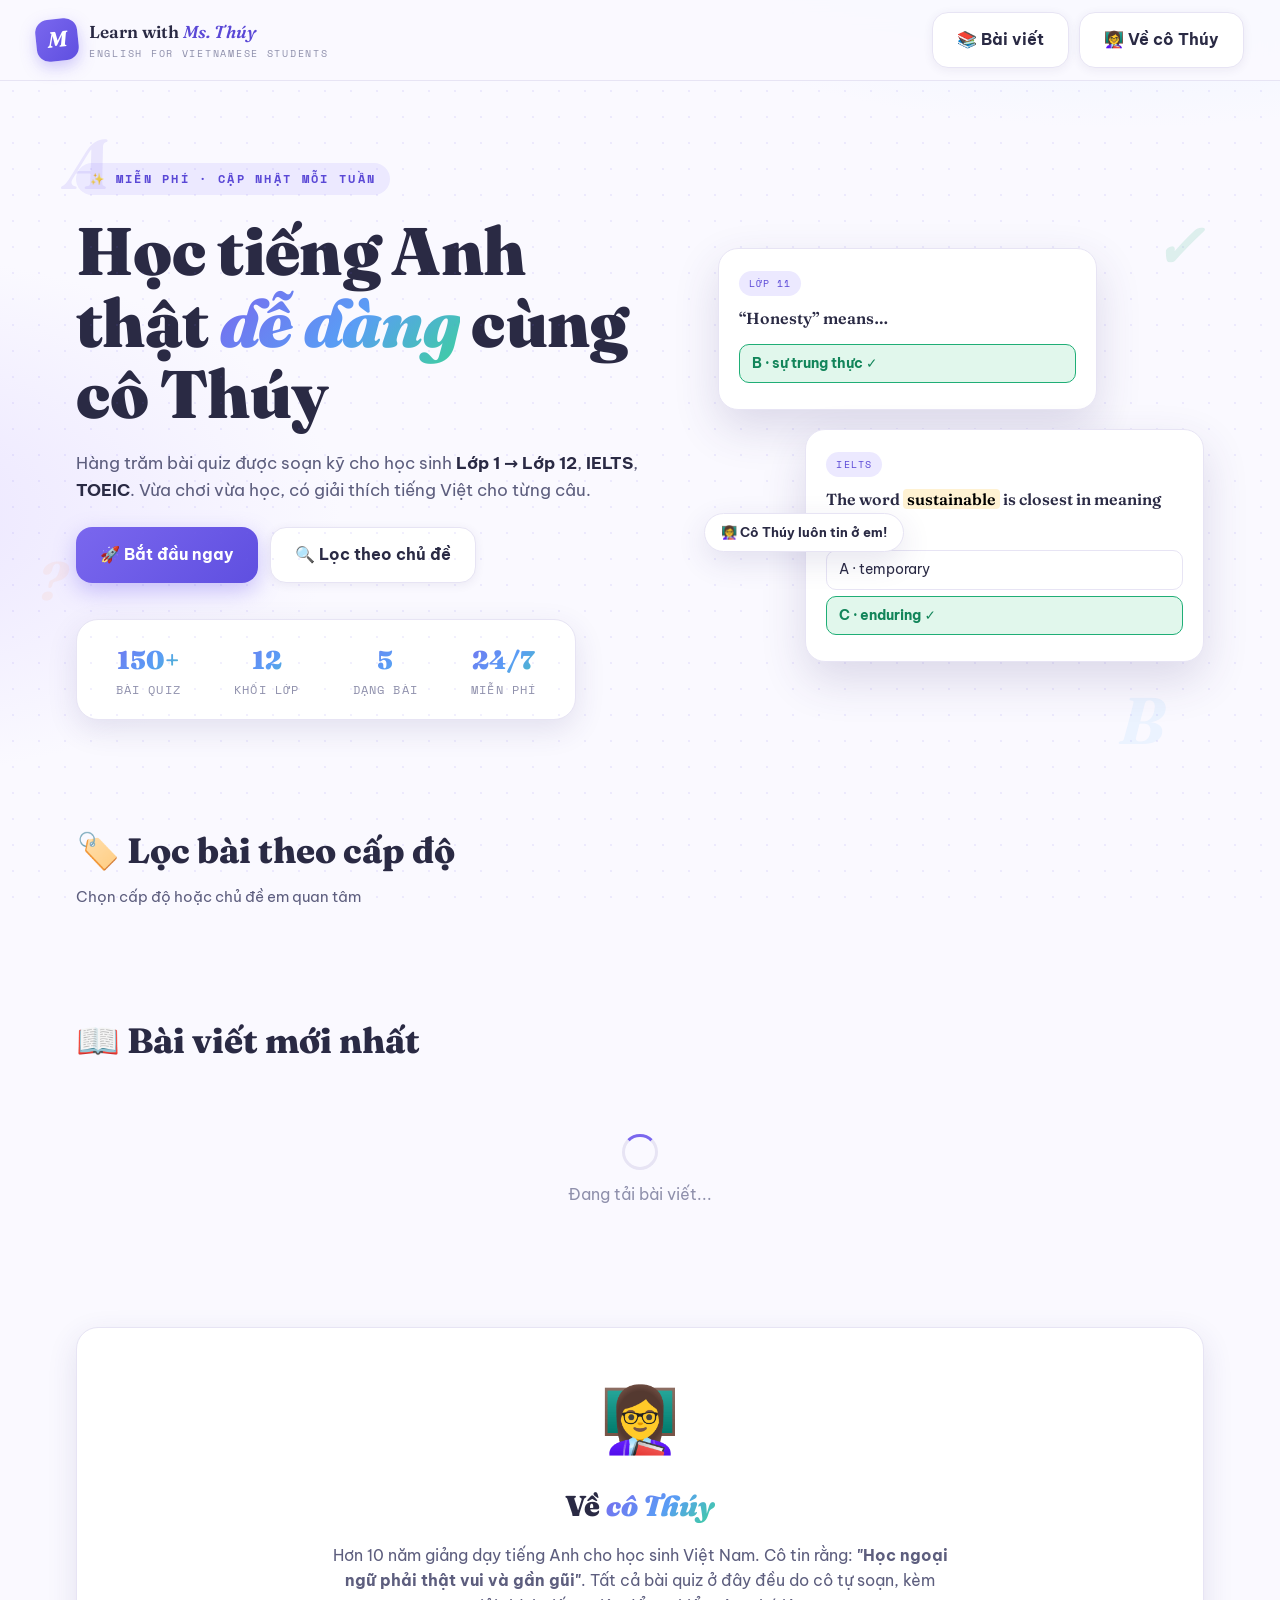
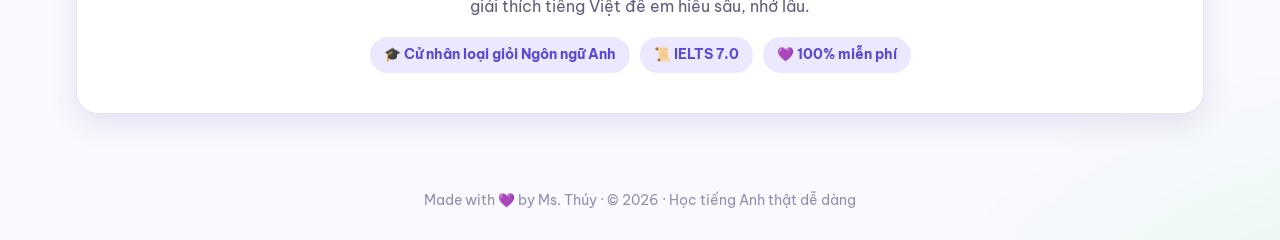
==== index.html @ af93cab2 "Update index.html" ====
<!DOCTYPE html>
<html lang="vi">
<head>
<meta charset="UTF-8">
<meta name="viewport" content="width=device-width, initial-scale=1">
<title>Learn with Ms. Thúy · Home</title>
<link rel="icon" href="data:image/svg+xml,<svg xmlns='http://www.w3.org/2000/svg' viewBox='0 0 100 100'><text y='.9em' font-size='90'>📚</text></svg>">
<link rel="preconnect" href="https://fonts.googleapis.com">
<link rel="preconnect" href="https://fonts.gstatic.com" crossorigin>
<link href="https://fonts.googleapis.com/css2?family=Fraunces:ital,opsz,wght@0,9..144,500..900;1,9..144,500..900&family=Be+Vietnam+Pro:ital,wght@0,400;0,500;0,600;0,700;0,800;1,400&family=Space+Mono:wght@400;700&display=swap" rel="stylesheet">
<link rel="stylesheet" href="styles.css">
</head>
<body class="home">
  <div class="bg-dots"></div>
  <span class="floaty" style="top:12%;left:5%;font-size:70px;color:var(--primary);--d:11s;--r:-8deg">A</span>
  <span class="floaty" style="top:60%;left:3%;font-size:52px;color:var(--peach);--d:14s;--r:6deg">?</span>
  <span class="floaty" style="top:22%;right:6%;font-size:60px;color:var(--green);--d:12s;--r:10deg">✓</span>
  <span class="floaty" style="bottom:14%;right:9%;font-size:66px;color:var(--sky);--d:10s;--r:-6deg">B</span>

  <header class="topbar">
    <a href="index.html" class="brand">
      <span class="brand-badge">M</span>
      <div>
        <span class="brand-name">Learn with <em>Ms. Thúy</em></span>
        <span class="brand-sub">English for Vietnamese Students</span>
      </div>
    </a>
    <nav class="nav">
      <a href="#articles" class="btn btn-ghost">📚 Bài viết</a>
      <a href="#about" class="btn btn-ghost">👩‍🏫 Về cô Thúy</a>
    </nav>
  </header>

  <!-- HERO -->
  <section class="hero">
    <div class="hero-inner">
      <span class="eyebrow">✨ Miễn phí · Cập nhật mỗi tuần</span>
      <h1 class="display">Học tiếng Anh<br>thật <em>dễ dàng</em> cùng cô Thúy</h1>
      <p class="lede">Hàng trăm bài quiz được soạn kỹ cho học sinh <b>Lớp 1 → Lớp 12</b>, <b>IELTS</b>, <b>TOEIC</b>. Vừa chơi vừa học, có giải thích tiếng Việt cho từng câu.</p>
      <div class="hero-ctas">
        <a href="#articles" class="btn btn-primary">🚀 Bắt đầu ngay</a>
        <a href="#tags" class="btn btn-ghost">🔍 Lọc theo chủ đề</a>
      </div>
      <div class="hero-stats">
        <div class="stat"><b>150+</b><span>bài quiz</span></div>
        <div class="stat"><b>12</b><span>khối lớp</span></div>
        <div class="stat"><b>5</b><span>dạng bài</span></div>
        <div class="stat"><b>24/7</b><span>miễn phí</span></div>
      </div>
    </div>
    <div class="hero-art">
      <div class="hero-card hc-1">
        <div class="mini-tag">Lớp 11</div>
        <div class="mini-q">“Honesty” means…</div>
        <div class="mini-row picked">B · sự trung thực ✓</div>
      </div>
      <div class="hero-card hc-2">
        <div class="mini-tag">IELTS</div>
        <div class="mini-q">The word <mark>sustainable</mark> is closest in meaning to...</div>
        <div class="mini-row">A · temporary</div>
        <div class="mini-row picked">C · enduring ✓</div>
      </div>
      <div class="hero-chip">👩‍🏫 Cô Thúy luôn tin ở em!</div>
    </div>
  </section>

  <!-- TAG FILTER -->
  <section class="filter-section" id="tags">
    <div class="section-head">
      <h2 class="h2">🏷️ Lọc bài theo cấp độ</h2>
      <p class="muted">Chọn cấp độ hoặc chủ đề em quan tâm</p>
    </div>
    <div class="tag-row" id="tagRow"></div>
  </section>

  <!-- ARTICLES -->
  <section class="articles" id="articles">
    <div class="section-head">
      <h2 class="h2">📖 Bài viết mới nhất</h2>
      <p class="muted" id="articleCount"></p>
    </div>
    <div class="article-grid" id="articleGrid"></div>
  </section>

  <!-- ABOUT -->
  <section class="about" id="about">
    <div class="about-card">
      <div class="about-avatar">👩‍🏫</div>
      <h2>Về <em>cô Thúy</em></h2>
      <p>Hơn 10 năm giảng dạy tiếng Anh cho học sinh Việt Nam. Cô tin rằng: <b>"Học ngoại ngữ phải thật vui và gần gũi"</b>. Tất cả bài quiz ở đây đều do cô tự soạn, kèm giải thích tiếng Việt để em hiểu sâu, nhớ lâu.</p>
      <div class="about-chips">
        <span class="chip">🎓 Cử nhân loại giỏi Ngôn ngữ Anh</span>
        <span class="chip">📜 IELTS 7.0</span>
        <span class="chip">💜 100% miễn phí</span>
      </div>
    </div>
  </section>

  <footer class="foot">
    Made with 💜 by Ms. Thúy · © 2026 · Học tiếng Anh thật dễ dàng
  </footer>

  <!-- CHỈ LOAD app.js MỘT LẦN, KHÔNG CÓ data.js -->
  
  <script>
    /* ============================================================
       TRANG CHỦ — load articles.json (metadata) từ thư mục data/
       ============================================================ */
    const $ = s => document.querySelector(s);

    async function initHome(){
      const grid = document.getElementById('articleGrid');
      const tagRow = document.getElementById('tagRow');
      const countEl = document.getElementById('articleCount');

      grid.innerHTML = '<div class="loading-row" style="grid-column:1/-1;text-align:center;padding:40px;color:var(--ink-faint)"><div class="spinner"></div><p style="margin-top:12px">Đang tải bài viết...</p></div>';

      let posts = [];
      try {
        // SỬA ĐƯỜNG DẪN: giữ cấu trúc data/
        const res = await fetch('data/articles.json');
        if(!res.ok) throw new Error('HTTP ' + res.status);
        posts = await res.json();
      } catch(e) {
        grid.innerHTML = '<div style="grid-column:1/-1;text-align:center;padding:40px;color:var(--red-deep);background:var(--red-soft);border-radius:16px">❌ Không tải được dữ liệu: ' + e.message + '</div>';
        return;
      }

      const allTags = Array.from(new Set(posts.flatMap(p => p.tags))).sort();
      tagRow.innerHTML = '<button class="tag-btn active" data-tag="__all__">🌟 Tất cả</button>' +
        allTags.map(t => '<button class="tag-btn" data-tag="' + esc(t) + '">' + esc(t) + '</button>').join('');

      function renderArticles(filter = '__all__') {
        const list = filter === '__all__' ? posts : posts.filter(p => p.tags.includes(filter));
        countEl.textContent = list.length + ' bài viết';
        grid.innerHTML = '';
        if (!list.length) {
          grid.innerHTML = '<p class="muted" style="grid-column:1/-1;text-align:center;padding:40px">Không có bài nào với tag này.</p>';
          return;
        }
        list.forEach(p => {
          const card = document.createElement('a');
          card.className = 'article-card';
          card.href = 'post.html?id=' + encodeURIComponent(p.id);
          card.innerHTML =
            '<div class="card-cover" style="background:' + p.gradient + '">' +
              '<span class="cover-emoji">' + p.cover + '</span>' +
              (p.featured ? '<span class="card-badge">⭐ Nổi bật</span>' : '') +
              '<span class="card-duration">⏱️ ' + esc(p.duration) + '</span>' +
            '</div>' +
            '<div class="card-body">' +
              '<div class="card-tags">' + p.tags.map(t => '<span class="tag-mini">' + esc(t) + '</span>').join('') + '</div>' +
              '<h3 class="card-title">' + esc(p.title) + '</h3>' +
              '<p class="card-desc">' + esc(p.description) + '</p>' +
              '<div class="card-meta">' +
                '<span>📝 ' + p.questionCount + ' câu</span>' +
                '<span>·</span>' +
                '<span class="read-more">Bắt đầu →</span>' +
              '</div>' +
            '</div>';
          grid.appendChild(card);
        });
      }

      tagRow.addEventListener('click', e => {
        const btn = e.target.closest('.tag-btn');
        if (!btn) return;
        tagRow.querySelectorAll('.tag-btn').forEach(b => b.classList.remove('active'));
        btn.classList.add('active');
        renderArticles(btn.dataset.tag);
      });

      renderArticles();
    }

    initHome();
  </script>
</body>
</html>
---- styles.css ----
/* ============================================================
   Learn with Ms. Thúy — Shared Styles
   ============================================================ */
:root{
  --ink:#2a2a44; --ink-soft:#5d5e7e; --ink-faint:#8f90ac;
  --paper:#faf9ff; --card:#ffffff; --border:#e7e4f4;
  --primary:#7a67ee; --primary-deep:#5a48d6; --primary-soft:#ece9ff;
  --green:#1fae76; --green-deep:#12855a; --green-soft:#e1f7ec;
  --red:#ef5d6f; --red-deep:#d23a52; --red-soft:#fdeaee;
  --sun:#ffb62e; --sun-soft:#fff2d3;
  --peach:#ffb28f; --sky:#8ecdfd;
  --grad-main:linear-gradient(135deg,#7a67ee,#5a9df5 55%,#3ecfa0);
  --grad-btn:linear-gradient(135deg,#7a67ee,#5f4fe0);
  --font-display:'Fraunces',Georgia,serif;
  --font-body:'Be Vietnam Pro',system-ui,sans-serif;
  --font-mono:'Space Mono',monospace;
  --shadow-sm:0 2px 10px rgba(60,50,120,.08);
  --shadow-md:0 10px 30px rgba(60,50,120,.12);
  --shadow-lg:0 18px 45px rgba(60,50,120,.16);
  --r-lg:22px; --r-md:16px; --r-sm:12px;
}
*{margin:0;padding:0;box-sizing:border-box}
html{scroll-behavior:smooth}
body{
  font-family:var(--font-body); color:var(--ink);
  background:
    radial-gradient(1100px 520px at 88% -10%, #ddefff 0%, transparent 60%),
    radial-gradient(900px 480px at -12% 28%, #eae4ff 0%, transparent 55%),
    radial-gradient(900px 620px at 108% 108%, #e0f7ec 0%, transparent 55%),
    var(--paper);
  min-height:100vh; line-height:1.6;
  -webkit-font-smoothing:antialiased;
}
::selection{background:var(--primary-soft)}
.sr-only{position:absolute;width:1px;height:1px;overflow:hidden;clip:rect(0 0 0 0)}

.bg-dots{position:fixed;inset:0;pointer-events:none;z-index:0;
  background-image:radial-gradient(rgba(122,103,238,.10) 1.2px, transparent 1.4px);
  background-size:26px 26px;}
.floaty{position:fixed;z-index:0;pointer-events:none;user-select:none;
  font-family:var(--font-display);font-style:italic;font-weight:700;
  opacity:.13;animation:drift var(--d,12s) ease-in-out infinite alternate;}
@keyframes drift{from{transform:translateY(-14px) rotate(var(--r,-6deg))}
                 to{transform:translateY(14px) rotate(calc(var(--r,-6deg) * -1))}}
@media(max-width:720px){.floaty:nth-of-type(n+4){display:none}}

#confettiCanvas{position:fixed;inset:0;pointer-events:none;z-index:120}

/* HEADER */
.topbar{position:sticky;top:0;z-index:50;display:flex;align-items:center;
  justify-content:space-between;padding:12px clamp(16px,4vw,36px);
  background:rgba(250,249,255,.92);backdrop-filter:blur(12px);
  border-bottom:1px solid var(--border);}
.brand{display:flex;align-items:center;gap:11px;text-decoration:none;color:var(--ink)}
.brand-badge{width:42px;height:42px;border-radius:13px;background:var(--grad-btn);
  display:grid;place-items:center;color:#fff;font-family:var(--font-display);
  font-style:italic;font-weight:700;font-size:22px;transform:rotate(-6deg);
  box-shadow:0 6px 16px rgba(122,103,238,.35);transition:transform .3s}
.brand:hover .brand-badge{transform:rotate(6deg) scale(1.06)}
.brand-name{font-family:var(--font-display);font-weight:600;font-size:1.08rem}
.brand-name em{font-style:italic;color:var(--primary-deep)}
.brand-sub{display:block;font-family:var(--font-mono);font-size:.6rem;
  letter-spacing:.18em;text-transform:uppercase;color:var(--ink-faint)}
.nav{display:flex;gap:10px}
@media(max-width:640px){.nav{display:none}}

/* Buttons */
.btn{font-family:var(--font-body);font-weight:700;font-size:1rem;border:none;
  border-radius:var(--r-md);padding:14px 24px;cursor:pointer;
  transition:transform .18s,box-shadow .18s;
  display:inline-flex;align-items:center;gap:8px;justify-content:center;
  text-decoration:none;color:inherit}
.btn-primary{background:var(--grad-btn);color:#fff;
  box-shadow:0 8px 22px rgba(122,103,238,.38)}
.btn-primary:hover{transform:translateY(-3px);box-shadow:0 14px 30px rgba(122,103,238,.48)}
.btn-ghost{background:#fff;color:var(--ink);border:1.5px solid var(--border);box-shadow:var(--shadow-sm)}
.btn-ghost:hover{border-color:var(--primary);color:var(--primary-deep);transform:translateY(-2px)}
.btn-danger{background:var(--red);color:#fff;box-shadow:0 8px 20px rgba(239,93,111,.35)}
.icon-btn{width:42px;height:42px;border-radius:13px;border:1.5px solid var(--border);
  background:#fff;cursor:pointer;display:grid;place-items:center;color:var(--ink-soft);
  transition:transform .18s,border-color .18s;font-size:16px}
.icon-btn:hover{transform:translateY(-2px);border-color:var(--primary);color:var(--primary-deep)}

/* SCREENS */
main{position:relative;z-index:1;max-width:1200px;margin:0 auto;padding:0 clamp(16px,4vw,36px)}
.screen{display:none}
.screen.active{display:block;animation:screenIn .45s cubic-bezier(.22,.9,.35,1) both}
@keyframes screenIn{from{opacity:0;transform:translateY(18px)}to{opacity:1;transform:none}}

/* HERO */
.hero{max-width:1200px;margin:0 auto;padding:60px clamp(16px,4vw,36px) 40px;
  display:grid;grid-template-columns:1.1fr .9fr;gap:48px;align-items:center;min-height:78vh}
.hero-inner .eyebrow{font-family:var(--font-mono);font-size:.72rem;font-weight:700;
  letter-spacing:.2em;text-transform:uppercase;color:var(--primary-deep);
  background:var(--primary-soft);display:inline-block;padding:7px 14px;border-radius:999px;margin-bottom:20px}
.display{font-family:var(--font-display);font-weight:900;
  font-size:clamp(2.4rem,5.6vw,4.2rem);line-height:1.06;margin-bottom:20px;letter-spacing:-.01em}
.display em{font-style:italic;background:var(--grad-main);
  -webkit-background-clip:text;background-clip:text;color:transparent}
.lede{color:var(--ink-soft);font-size:1.06rem;max-width:52ch;margin-bottom:24px}
.lede b{color:var(--ink)}
.hero-ctas{display:flex;gap:12px;flex-wrap:wrap;margin-bottom:36px}
.hero-stats{display:grid;grid-template-columns:repeat(4,1fr);gap:16px;
  max-width:500px;padding:20px;background:#fff;border:1.5px solid var(--border);
  border-radius:var(--r-lg);box-shadow:var(--shadow-md)}
.stat{text-align:center}
.stat b{display:block;font-family:var(--font-display);font-size:1.6rem;
  font-weight:900;background:var(--grad-main);-webkit-background-clip:text;
  background-clip:text;color:transparent}
.stat span{display:block;font-size:.72rem;color:var(--ink-faint);
  font-family:var(--font-mono);text-transform:uppercase;letter-spacing:.1em}

.hero-art{position:relative;height:460px}
.hero-card{position:absolute;background:#fff;border:1.5px solid var(--border);
  border-radius:20px;box-shadow:var(--shadow-lg);padding:20px;
  animation:bob 6s ease-in-out infinite alternate}
@keyframes bob{from{transform:translateY(-7px)}to{transform:translateY(7px)}}
.hc-1{width:78%;top:8%;left:0;animation-delay:0s}
.hc-2{width:82%;bottom:2%;right:0;animation-delay:1.4s}
.hero-chip{position:absolute;z-index:3;bottom:26%;left:-14px;
  display:flex;align-items:center;gap:9px;background:#fff;
  border:1.5px solid var(--border);border-radius:999px;padding:8px 16px;
  box-shadow:var(--shadow-md);font-size:.82rem;font-weight:700;
  animation:bob 5s .6s ease-in-out infinite alternate}
.mini-tag{font-family:var(--font-mono);font-size:.65rem;letter-spacing:.1em;
  text-transform:uppercase;color:var(--primary-deep);background:var(--primary-soft);
  display:inline-block;padding:4px 10px;border-radius:999px;margin-bottom:10px}
.mini-q{font-family:var(--font-display);font-weight:600;font-size:1rem;margin-bottom:12px}
.mini-q mark{background:var(--sun-soft);padding:0 4px;border-radius:4px}
.mini-row{padding:8px 12px;border:1.5px solid var(--border);border-radius:10px;
  margin-bottom:6px;font-size:.85rem}
.mini-row.picked{border-color:var(--green);background:var(--green-soft);
  color:var(--green-deep);font-weight:700}

@media(max-width:900px){
  .hero{grid-template-columns:1fr;min-height:auto;padding-top:32px}
  .hero-art{height:360px;max-width:460px;margin:0 auto}
  .hero-stats{grid-template-columns:repeat(2,1fr)}
}

/* FILTER + ARTICLES */
.filter-section,.articles,.about{max-width:1200px;margin:0 auto;padding:40px clamp(16px,4vw,36px)}
.section-head{margin-bottom:24px}
.h2{font-family:var(--font-display);font-weight:800;font-size:clamp(1.5rem,3.4vw,2.2rem);margin-bottom:6px}
.muted{color:var(--ink-soft);font-size:.95rem}

.tag-row{display:flex;flex-wrap:wrap;gap:10px}
.tag-btn{font-family:var(--font-body);font-weight:600;font-size:.88rem;
  padding:8px 16px;border:1.5px solid var(--border);border-radius:999px;
  background:#fff;color:var(--ink);cursor:pointer;
  transition:transform .18s,border-color .18s,background .18s,color .18s;
  box-shadow:var(--shadow-sm)}
.tag-btn:hover{transform:translateY(-2px);border-color:var(--primary)}
.tag-btn.active{background:var(--grad-btn);color:#fff;border-color:transparent;
  box-shadow:0 8px 20px rgba(122,103,238,.35)}

.article-grid{display:grid;grid-template-columns:repeat(auto-fill,minmax(290px,1fr));gap:24px}
.article-card{background:#fff;border:1.5px solid var(--border);border-radius:var(--r-lg);
  overflow:hidden;text-decoration:none;color:var(--ink);
  box-shadow:var(--shadow-sm);transition:transform .25s,box-shadow .25s;
  display:flex;flex-direction:column}
.article-card:hover{transform:translateY(-6px);box-shadow:var(--shadow-lg)}
.card-cover{position:relative;aspect-ratio:16/10;display:grid;place-items:center;overflow:hidden}
.cover-emoji{font-size:4.5rem;filter:drop-shadow(0 6px 12px rgba(0,0,0,.18));
  animation:floaty 4s ease-in-out infinite alternate}
@keyframes floaty{to{transform:translateY(-10px)}}
.card-duration{position:absolute;top:12px;right:12px;background:rgba(255,255,255,.95);
  color:var(--ink);font-family:var(--font-mono);font-size:.7rem;font-weight:700;
  padding:5px 10px;border-radius:999px}
.card-body{padding:18px 20px 20px;flex:1;display:flex;flex-direction:column;gap:10px}
.card-tags{display:flex;flex-wrap:wrap;gap:6px}
.tag-mini{font-family:var(--font-mono);font-size:.65rem;font-weight:700;
  letter-spacing:.08em;text-transform:uppercase;color:var(--primary-deep);
  background:var(--primary-soft);padding:4px 9px;border-radius:999px}
.card-title{font-family:var(--font-display);font-weight:700;font-size:1.15rem;line-height:1.3}
.card-desc{color:var(--ink-soft);font-size:.9rem;flex:1}
.card-meta{display:flex;align-items:center;gap:8px;font-size:.82rem;
  color:var(--ink-faint);padding-top:10px;border-top:1px dashed var(--border)}
.read-more{color:var(--primary-deep);font-weight:700;margin-left:auto}

/* ABOUT */
.about-card{background:#fff;border:1.5px solid var(--border);border-radius:var(--r-lg);
  padding:40px;text-align:center;box-shadow:var(--shadow-md)}
.about-avatar{font-size:4rem;margin-bottom:12px}
.about-card h2{font-family:var(--font-display);font-weight:900;
  font-size:1.8rem;margin-bottom:14px}
.about-card h2 em{font-style:italic;background:var(--grad-main);
  -webkit-background-clip:text;background-clip:text;color:transparent}
.about-card p{max-width:620px;margin:0 auto 18px;color:var(--ink-soft)}
.about-chips{display:flex;justify-content:center;gap:10px;flex-wrap:wrap}
.chip{background:var(--primary-soft);color:var(--primary-deep);
  padding:7px 14px;border-radius:999px;font-size:.85rem;font-weight:700}

/* FOOTER */
.foot{text-align:center;color:var(--ink-faint);font-size:.85rem;padding:36px 0 28px}

/* ======================= POST PAGE ======================= */
.intro-grid{display:grid;grid-template-columns:1.05fr .95fr;gap:clamp(28px,5vw,64px);
  align-items:center;min-height:calc(100vh - 200px);padding:48px 0 24px}
.eyebrow{font-family:var(--font-mono);font-size:.72rem;font-weight:700;
  letter-spacing:.2em;text-transform:uppercase;color:var(--primary-deep);
  background:var(--primary-soft);display:inline-block;padding:7px 14px;border-radius:999px}
.intro-visual{position:relative;height:430px}

/* QUIZ */
.quiz-top{display:grid;grid-template-columns:auto 1fr auto;gap:16px;align-items:center;
  max-width:860px;margin:26px auto 8px}
.progress{height:14px;background:#ece9f8;border-radius:999px;overflow:hidden;
  box-shadow:inset 0 1px 3px rgba(60,50,120,.12)}
.progress-fill{height:100%;width:0;border-radius:999px;background:var(--grad-main);
  transition:width .5s cubic-bezier(.22,.9,.35,1);position:relative}
.progress-fill::after{content:"";position:absolute;inset:0;
  background:linear-gradient(115deg,transparent 30%,rgba(255,255,255,.55) 50%,transparent 70%);
  background-size:200% 100%;animation:shine 2.2s linear infinite}
@keyframes shine{from{background-position:200% 0}to{background-position:-200% 0}}
.quiz-stats{display:flex;align-items:center;gap:10px}
.q-counter{font-family:var(--font-mono);font-size:.85rem;color:var(--ink-soft)}
.q-counter b{color:var(--ink);font-size:1.05rem}
.score-pill{background:var(--green-soft);color:var(--green-deep);font-weight:800;
  font-size:.85rem;padding:6px 13px;border-radius:999px;transition:transform .25s}
.score-pill.bump{animation:bump .4s}
@keyframes bump{40%{transform:scale(1.25)}}

.q-stage{max-width:720px;margin:14px auto 60px}
.q-card{background:var(--card);border:1.5px solid var(--border);border-radius:var(--r-lg);
  padding:clamp(22px,4vw,34px);box-shadow:var(--shadow-md);position:relative;overflow:hidden;
  outline:none;animation:cardIn .38s cubic-bezier(.22,.9,.35,1) both}
@keyframes cardIn{from{opacity:0;transform:translateX(34px)}to{opacity:1;transform:none}}
.q-card::before{content:"";position:absolute;top:0;left:0;right:0;height:5px;background:var(--grad-main)}
.q-num{position:absolute;top:6px;right:18px;font-family:var(--font-display);
  font-weight:900;font-style:italic;font-size:4.6rem;color:#f1eefc;pointer-events:none;line-height:1}
.q-text{font-family:var(--font-display);font-weight:600;
  font-size:clamp(1.25rem,3.4vw,1.6rem);line-height:1.4;margin:10px 0 24px;position:relative;z-index:1}
.q-text mark{background:var(--sun-soft);padding:2px 6px;border-radius:6px;font-weight:800}
.q-text b{background:linear-gradient(180deg,transparent 55%,var(--sun-soft) 55%);
  font-weight:800;padding:0 3px}
.blank{display:inline-block;min-width:88px;border-bottom:3px dashed var(--primary);
  transform:translateY(-3px);margin:0 3px}

/* MCQ options */
.options{display:grid;gap:12px}
.opt{display:flex;align-items:center;gap:14px;text-align:left;width:100%;
  font-family:var(--font-body);font-size:1rem;font-weight:600;color:var(--ink);
  background:#fff;border:1.5px solid var(--border);border-radius:var(--r-md);
  padding:14px 16px;cursor:pointer;box-shadow:var(--shadow-sm);
  transition:transform .16s,border-color .16s,box-shadow .16s,background .16s}
.opt:hover:not(:disabled){transform:translateY(-3px);border-color:var(--primary);
  box-shadow:0 10px 22px rgba(122,103,238,.16)}
.opt:disabled{cursor:default}
.opt-letter{width:34px;height:34px;flex-shrink:0;border-radius:10px;border:1.5px solid var(--border);
  background:var(--paper);font-family:var(--font-mono);font-weight:700;font-size:.85rem;
  display:grid;place-items:center}
.opt.correct{border-color:var(--green);background:var(--green-soft)}
.opt.correct .opt-letter{background:var(--green);border-color:var(--green);color:#fff}
.opt.wrong{border-color:var(--red);background:var(--red-soft);animation:shake .4s}
.opt.wrong .opt-letter{background:var(--red);border-color:var(--red);color:#fff}
.opt.dim{opacity:.5}
@keyframes shake{20%{transform:translateX(-7px)}40%{transform:translateX(6px)}
  60%{transform:translateX(-4px)}80%{transform:translateX(3px)}}

/* FILL input */
.fill-wrap{display:flex;flex-direction:column;gap:12px}
.fill-input{font-family:var(--font-body);font-size:1.1rem;font-weight:600;
  padding:14px 18px;border:2px solid var(--border);border-radius:var(--r-md);
  background:var(--paper);text-align:center;letter-spacing:.5px;
  transition:border-color .2s,box-shadow .2s}
.fill-input:focus{border-color:var(--primary);box-shadow:0 0 0 4px var(--primary-soft);outline:none}
.fill-input.correct{border-color:var(--green);background:var(--green-soft);color:var(--green-deep)}
.fill-input.wrong{border-color:var(--red);background:var(--red-soft);color:var(--red-deep)}
.fill-hint{font-size:.82rem;color:var(--ink-faint);text-align:center;font-style:italic}
.fill-show{font-family:var(--font-display);font-weight:700;font-size:1.1rem;
  color:var(--green-deep);background:var(--green-soft);padding:10px;
  border-radius:var(--r-sm);text-align:center;margin-top:8px}

/* READING */
.reading-wrap{display:grid;gap:20px}
.reading-passage{background:var(--paper);border:1.5px solid var(--border);
  border-radius:var(--r-md);padding:22px 26px;
  max-height:340px;overflow-y:auto;
  font-family:var(--font-display);font-size:1.02rem;line-height:1.85;
  font-weight:500}
.reading-passage::-webkit-scrollbar{width:10px}
.reading-passage::-webkit-scrollbar-track{background:var(--border);border-radius:10px}
.reading-passage::-webkit-scrollbar-thumb{background:var(--primary);border-radius:10px}

/* MATCHING */
.matching-wrap{display:grid;gap:18px}
.matching-grid{display:grid;grid-template-columns:1fr 1fr;gap:16px}
.matching-col{display:flex;flex-direction:column;gap:10px}
.matching-col-head{font-family:var(--font-mono);font-size:.72rem;font-weight:700;
  letter-spacing:.15em;text-transform:uppercase;color:var(--ink-faint);margin-bottom:4px}
.match-item{padding:14px 16px;border:1.5px solid var(--border);border-radius:var(--r-md);
  background:#fff;cursor:pointer;font-weight:600;text-align:center;
  transition:all .2s;user-select:none}
.match-item:hover:not(.matched){border-color:var(--primary);transform:translateY(-2px)}
.match-item.selected{border-color:var(--primary);background:var(--primary-soft);
  box-shadow:0 6px 18px rgba(122,103,238,.25)}
.match-item.matched{border-color:var(--green);background:var(--green-soft);color:var(--green-deep);
  cursor:default;text-decoration:line-through;opacity:.7}
.match-item.wrong-pair{animation:shake .4s;border-color:var(--red);background:var(--red-soft)}
@media(max-width:560px){.matching-grid{grid-template-columns:1fr}}

/* TOAST */
.toast{position:fixed;left:50%;bottom:26px;transform:translate(-50%,80px);z-index:110;
  background:var(--ink);color:#fff;font-weight:700;font-size:.92rem;
  padding:13px 22px;border-radius:999px;box-shadow:var(--shadow-lg);
  opacity:0;transition:transform .35s cubic-bezier(.22,.9,.35,1),opacity .35s;
  max-width:92vw;text-align:center;pointer-events:none}
.toast.show{transform:translate(-50%,0);opacity:1}
.toast.good{background:var(--green-deep)}
.toast.bad{background:var(--red-deep)}

/* MODAL */
.modal{position:fixed;inset:0;z-index:130;display:grid;place-items:center}
.modal[hidden]{display:none}
.modal-back{position:absolute;inset:0;background:rgba(42,42,68,.45)}
.modal-box{position:relative;background:#fff;border-radius:var(--r-lg);padding:28px;
  max-width:400px;width:calc(100% - 40px);box-shadow:var(--shadow-lg);
  animation:modalIn .3s cubic-bezier(.22,.9,.35,1)}
@keyframes modalIn{from{opacity:0;transform:translateY(20px) scale(.96)}to{opacity:1;transform:none}}
.modal-box h3{font-family:var(--font-display);font-size:1.35rem;margin-bottom:8px}
.modal-box p{color:var(--ink-soft);font-size:.95rem;margin-bottom:20px}
.modal-actions{display:flex;gap:10px;justify-content:flex-end}

/* RESULT */
.result-wrap{max-width:860px;margin:0 auto;padding:44px 0 30px}
.result-head{text-align:center;margin-bottom:30px}
.result-head h1{font-family:var(--font-display);font-weight:900;
  font-size:clamp(1.9rem,4.6vw,3rem);margin:16px 0 8px}
.result-head h1 span{background:var(--grad-main);-webkit-background-clip:text;
  background-clip:text;color:transparent}
.result-msg{color:var(--ink-soft);font-size:1.05rem}
.score-board{background:#fff;border:1.5px solid var(--border);border-radius:var(--r-lg);
  box-shadow:var(--shadow-md);padding:clamp(22px,4vw,36px);
  display:flex;gap:clamp(24px,5vw,54px);align-items:center;flex-wrap:wrap}
.ring-box{position:relative;width:180px;height:180px;margin:0 auto;flex-shrink:0}
.ring-box svg{width:180px;height:180px;transform:rotate(-90deg)}
.ring-bg{fill:none;stroke:#efecfa;stroke-width:13}
.ring-fg{fill:none;stroke:url(#ringGrad);stroke-width:13;stroke-linecap:round;
  stroke-dasharray:439.82;stroke-dashoffset:439.82;
  transition:stroke-dashoffset 1.4s cubic-bezier(.22,.9,.35,1)}
.ring-center{position:absolute;inset:0;display:grid;place-content:center;text-align:center}
.ring-pct{font-family:var(--font-display);font-weight:900;font-size:2.6rem;line-height:1}
.ring-label{font-family:var(--font-mono);font-size:.62rem;letter-spacing:.18em;
  text-transform:uppercase;color:var(--ink-faint);margin-top:5px}
.score-details{flex:1;min-width:260px}
.score-big{display:flex;align-items:baseline;gap:10px;flex-wrap:wrap;margin-bottom:6px}
.score-big b{font-family:var(--font-display);font-size:2.4rem;font-weight:900}
.score-big span{color:var(--ink-soft);font-weight:600}
.mini-stats{display:grid;grid-template-columns:repeat(auto-fit,minmax(120px,1fr));gap:10px;margin:16px 0 20px}
.mini-stat{background:var(--paper);border:1.5px solid var(--border);border-radius:var(--r-sm);
  padding:12px 14px;text-align:center;transition:transform .2s}
.mini-stat:hover{transform:translateY(-3px)}
.mini-stat b{display:block;font-family:var(--font-display);font-size:1.3rem;font-weight:800}
.mini-stat span{font-size:.75rem;color:var(--ink-faint);font-weight:600}
.part-bar{margin-bottom:13px}
.part-bar-top{display:flex;justify-content:space-between;font-size:.84rem;font-weight:700;margin-bottom:6px}
.part-bar-top span:last-child{font-family:var(--font-mono);color:var(--ink-soft)}
.part-bar-track{height:10px;background:#efecfa;border-radius:999px;overflow:hidden}
.part-bar-fill{height:100%;border-radius:999px;width:0;
  transition:width 1s cubic-bezier(.22,.9,.35,1);background:var(--primary)}
.result-actions{display:flex;gap:14px;justify-content:center;flex-wrap:wrap;margin:30px 0 10px}

/* REVIEW */
.review{max-width:800px;margin:20px auto 70px}
.review h2{font-family:var(--font-display);font-weight:800;font-size:1.6rem;margin-bottom:6px}
.review-sub{color:var(--ink-soft);font-size:.92rem;margin-bottom:22px}
.review-item{background:#fff;border:1.5px solid var(--border);border-left:5px solid var(--red);
  border-radius:var(--r-md);padding:20px 22px;margin-bottom:16px;box-shadow:var(--shadow-sm)}
.review-head{display:flex;align-items:center;gap:10px;flex-wrap:wrap;margin-bottom:12px}
.badge-wrong{background:var(--red-soft);color:var(--red-deep);font-size:.72rem;font-weight:800;
  padding:4px 11px;border-radius:999px;text-transform:uppercase;letter-spacing:.06em}
.review-q{font-family:var(--font-display);font-weight:600;font-size:1.08rem;line-height:1.45;margin-bottom:14px}
.review-q mark{background:var(--sun-soft);padding:2px 6px;border-radius:6px}
.review-ans{display:flex;gap:9px;align-items:flex-start;font-size:.93rem;font-weight:600;
  border-radius:var(--r-sm);padding:10px 14px;margin-bottom:8px}
.review-ans.wrong{background:var(--red-soft);color:var(--red-deep)}
.review-ans.right{background:var(--green-soft);color:var(--green-deep)}
.review-vi{border-left:4px solid var(--primary);background:var(--paper);
  padding:11px 15px;border-radius:0 var(--r-sm) var(--r-sm) 0;font-style:italic;
  font-size:.92rem;margin:12px 0 8px}
.review-ex{background:var(--sun-soft);padding:11px 15px;border-radius:var(--r-sm);
  font-size:.9rem;line-height:1.65}
.review-perfect{background:var(--green-soft);border:1.5px solid var(--green);
  border-radius:var(--r-md);padding:26px;text-align:center;font-weight:700;
  font-size:1.1rem;color:var(--green-deep)}

.field-label{display:block;font-weight:700;font-size:.9rem;margin-bottom:8px}
.field-row{display:flex;gap:10px;flex-wrap:wrap}
.field-row input{flex:1;min-width:200px;font-family:var(--font-body);font-size:1rem;
  padding:14px 16px;border:1.5px solid var(--border);border-radius:var(--r-md);
  background:var(--paper);transition:border-color .2s,box-shadow .2s}
.field-row input:focus{border-color:var(--primary);box-shadow:0 0 0 4px var(--primary-soft);outline:none}
.hint{font-size:.8rem;color:var(--ink-faint);margin-top:12px}
.chips{display:flex;flex-wrap:wrap;gap:10px;list-style:none;margin-bottom:28px}
.chips li{background:#fff;border:1.5px solid var(--border);border-radius:999px;
  padding:8px 15px;font-size:.86rem;font-weight:600;box-shadow:var(--shadow-sm);
  transition:transform .2s,border-color .2s}
.chips li:hover{transform:translateY(-3px) rotate(-1deg);border-color:var(--primary)}

@media(max-width:640px){
  .quiz-top{grid-template-columns:auto 1fr;grid-template-rows:auto auto}
  .quiz-stats{grid-column:1/-1;justify-content:flex-end}
  .score-board{justify-content:center;text-align:center}
  .btn{width:100%}
  .result-actions .btn{width:min(100%,340px)}
}
@media(prefers-reduced-motion:reduce){
  *,*::before,*::after{animation-duration:.01ms!important;transition-duration:.01ms!important}
}
/* Loading spinner */
.spinner{
  width:36px;height:36px;margin:0 auto;
  border:3px solid var(--border);border-top-color:var(--primary);
  border-radius:50%;animation:spin 1s linear infinite;
}
@keyframes spin{to{transform:rotate(360deg)}}

/* Featured badge */
.card-badge{
  position:absolute;top:12px;left:12px;
  background:var(--sun);color:#5c4200;
  font-family:var(--font-mono);font-size:.68rem;font-weight:700;
  padding:5px 10px;border-radius:999px;
  text-transform:uppercase;letter-spacing:.08em;
}
  function handleFill(item){
    const input = document.getElementById('fillInput');
    const check = document.getElementById('fillCheck');
    const clear = document.getElementById('fillClear');
    const chips = [...document.querySelectorAll('#qStage .word-chip')];
    
    let selectedChip = null;
    let done = false;
    
    // Click vào word chip → điền vào input
    chips.forEach(chip => {
      chip.addEventListener('click', () => {
        if(done) return;
        // Bỏ highlight chip cũ
        if(selectedChip) selectedChip.classList.remove('selected');
        // Highlight chip mới
        chip.classList.add('selected');
        selectedChip = chip;
        input.value = chip.dataset.word;
        input.classList.remove('correct','wrong');
        sfxTick();
      });
    });
    
    // Nút xóa
    clear.addEventListener('click', () => {
      if(done) return;
      input.value = '';
      input.classList.remove('correct','wrong');
      if(selectedChip){
        selectedChip.classList.remove('selected');
        selectedChip = null;
      }
    });
    
    // Kiểm tra đáp án
    function doCheck(){
      if(done) return;
      const val = input.value.trim().toLowerCase();
      if(!val){ 
        showToast('💡 Em hãy chọn một từ trong khung trước nhé!', '');
        return; 
      }
      done = true;
      
      // Khóa tất cả chip
      chips.forEach(c => {
        c.disabled = true;
        if(c !== selectedChip) c.classList.add('dim');
      });
      clear.disabled = true;
      check.disabled = true;
      
      const ok = item.a.some(ans => val === ans.toLowerCase());
      game.answers[game.idx] = {chosen: input.value.trim(), ok};
      
      if(ok){
        input.classList.add('correct');
        if(selectedChip){
          selectedChip.classList.add('chip-correct');
        }
        game.correct++;
        sfxCorrect();
        showToast('✨ Chính xác! Hay lắm, ' + esc(game.name) + '!', 'good');
        const pill = document.getElementById('liveScore');
        pill.textContent = '✓ ' + game.correct;
        pill.classList.remove('bump'); void pill.offsetWidth; pill.classList.add('bump');
        setTimeout(nextStep, 1200);
      } else {
        input.classList.add('wrong');
        if(selectedChip){
          selectedChip.classList.add('chip-wrong');
        }
        sfxWrong();
        
        // Highlight đáp án đúng trong word bank
        const correctWord = item.a[0].toLowerCase();
        chips.forEach(c => {
          if(c.dataset.word.toLowerCase() === correctWord){
            c.classList.add('chip-correct');
            c.classList.remove('dim');
          }
        });
        
        // Hiển thị giải thích
        const show = document.createElement('div');
        show.className = 'fill-show';
        show.innerHTML = '✅ Đáp án đúng: <b>' + esc(item.a[0]) + '</b>';
        document.querySelector('.fill-wrap').appendChild(show);
        showToast('❌ Chưa đúng rồi…', 'bad');
        setTimeout(nextStep, 2200);
      }
    }
    
    check.addEventListener('click', doCheck);
  }
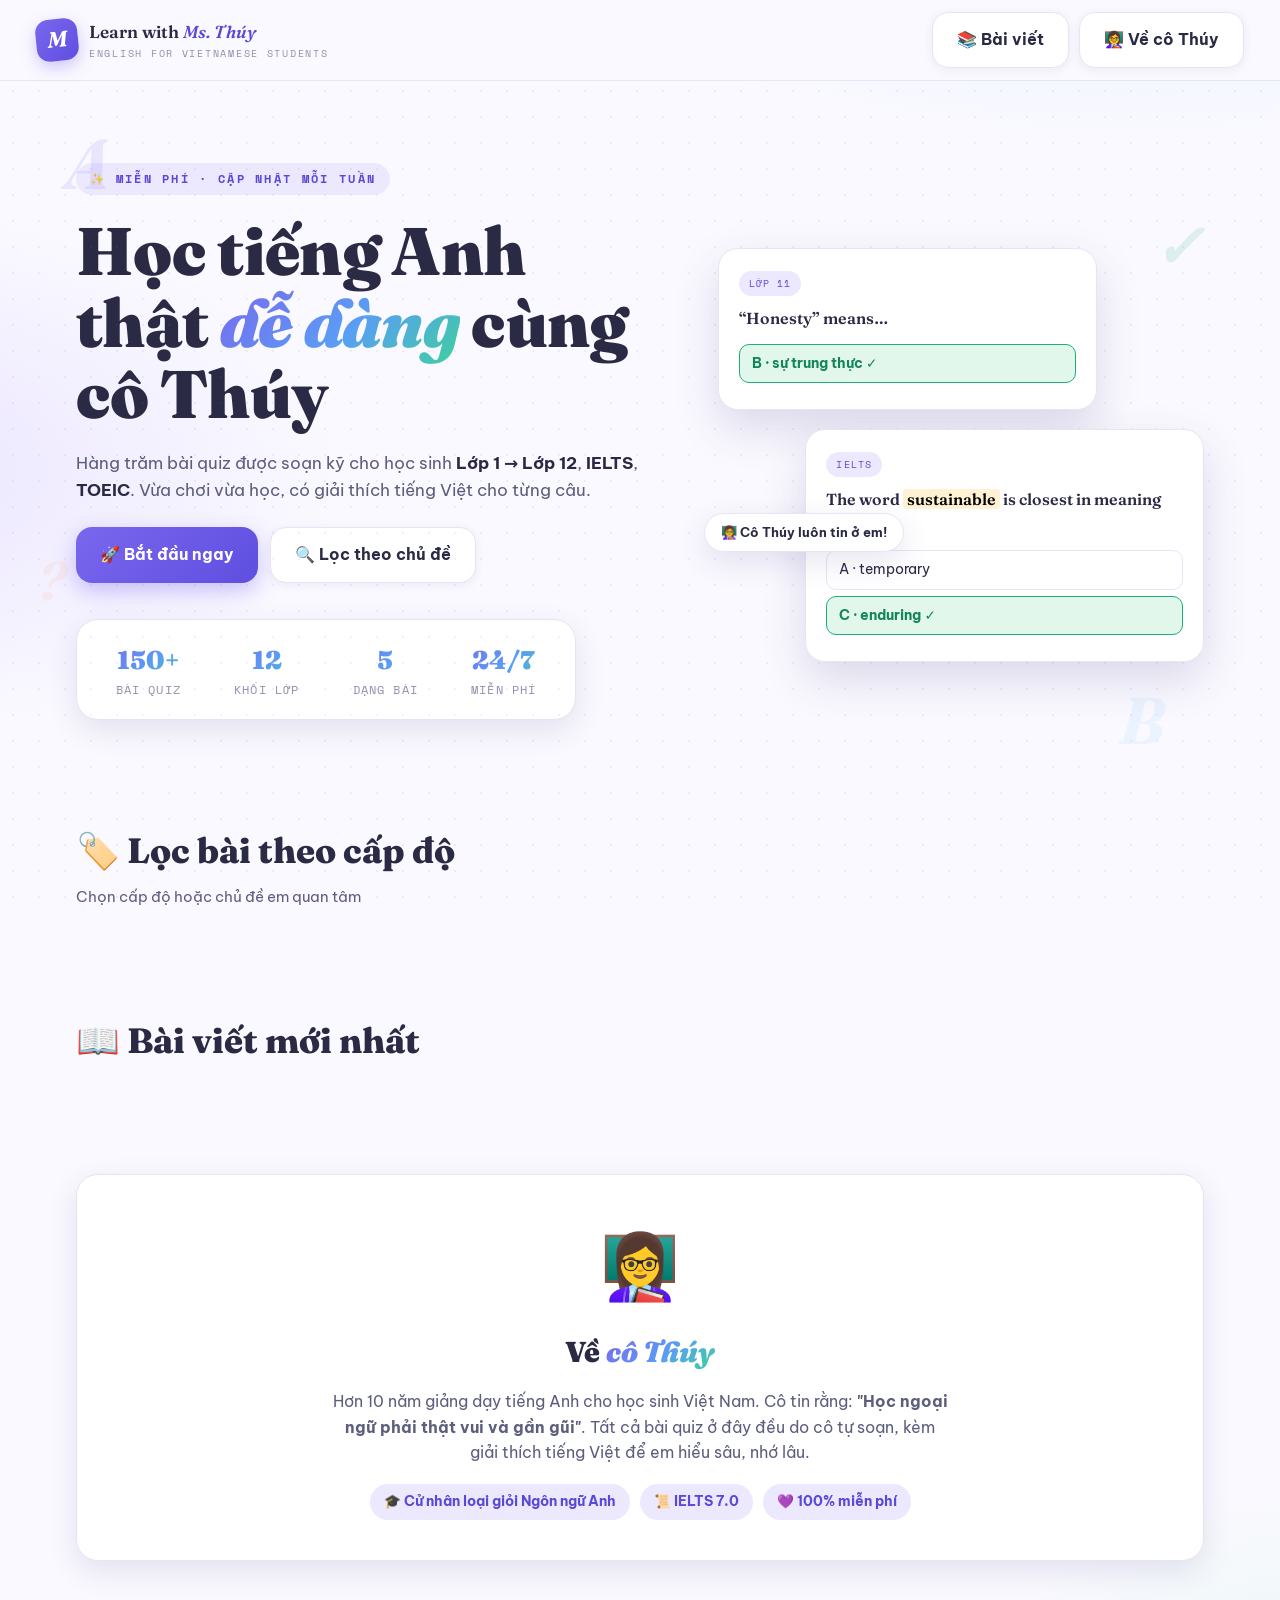
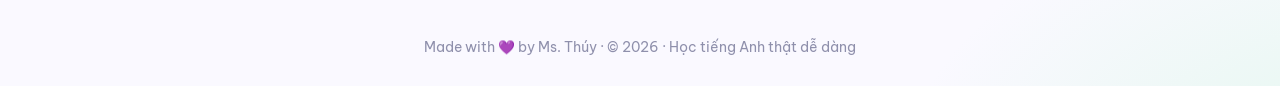
==== commit f2cebe34: "Update index.html" ====
--- a/index.html
+++ b/index.html
@@ -100,34 +100,47 @@
     Made with 💜 by Ms. Thúy · © 2026 · Học tiếng Anh thật dễ dàng
   </footer>
 
-  <!-- CHỈ LOAD app.js MỘT LẦN, KHÔNG CÓ data.js -->
-  
+  <script src="app.js"></script>
   <script>
     /* ============================================================
-       TRANG CHỦ — load articles.json (metadata) từ thư mục data/
+       TRANG CHỦ — load articles.json (metadata)
        ============================================================ */
+    
+    // ✅ THÊM DÒNG NÀY — Định nghĩa esc trực tiếp để không phụ thuộc app.js
+    const esc = s => String(s).replace(/[&<>"]/g, c => ({'&':'&amp;','<':'&lt;','>':'&gt;','"':'&quot;'}[c]));
+    
     const $ = s => document.querySelector(s);
 
+    // Hàm tiện ích: tạo đường dẫn tương đối, xử lý subpath
+    function dataPath(file){
+      const base = window.BASE_PATH || '';
+      return base + 'data/' + file;
+    }
+
     async function initHome(){
-      const grid = document.getElementById('articleGrid');
-      const tagRow = document.getElementById('tagRow');
-      const countEl = document.getElementById('articleCount');
+      const grid = $('#articleGrid');
+      const tagRow = $('#tagRow');
+      const countEl = $('#articleCount');
 
       grid.innerHTML = '<div class="loading-row" style="grid-column:1/-1;text-align:center;padding:40px;color:var(--ink-faint)"><div class="spinner"></div><p style="margin-top:12px">Đang tải bài viết...</p></div>';
 
       let posts = [];
       try {
-        // SỬA ĐƯỜNG DẪN: giữ cấu trúc data/
-        const res = await fetch('data/articles.json');
+        const res = await fetch(dataPath('articles.json'));
         if(!res.ok) throw new Error('HTTP ' + res.status);
         posts = await res.json();
       } catch(e) {
-        grid.innerHTML = '<div style="grid-column:1/-1;text-align:center;padding:40px;color:var(--red-deep);background:var(--red-soft);border-radius:16px">❌ Không tải được dữ liệu: ' + e.message + '</div>';
+        grid.innerHTML =
+          '<div style="grid-column:1/-1;text-align:center;padding:40px;color:var(--red-deep);background:var(--red-soft);border-radius:16px">' +
+          '❌ Không tải được <b>data/articles.json</b><br><code style="font-size:.8rem">' + esc(e.message) + '</code>' +
+          '<p style="margin-top:10px;font-size:.85rem">👉 Đảm bảo thư mục <b>data/</b> nằm cùng cấp với index.html.</p>' +
+          '</div>';
         return;
       }
 
       const allTags = Array.from(new Set(posts.flatMap(p => p.tags))).sort();
-      tagRow.innerHTML = '<button class="tag-btn active" data-tag="__all__">🌟 Tất cả</button>' +
+      tagRow.innerHTML =
+        '<button class="tag-btn active" data-tag="__all__">🌟 Tất cả</button>' +
         allTags.map(t => '<button class="tag-btn" data-tag="' + esc(t) + '">' + esc(t) + '</button>').join('');
 
       function renderArticles(filter = '__all__') {
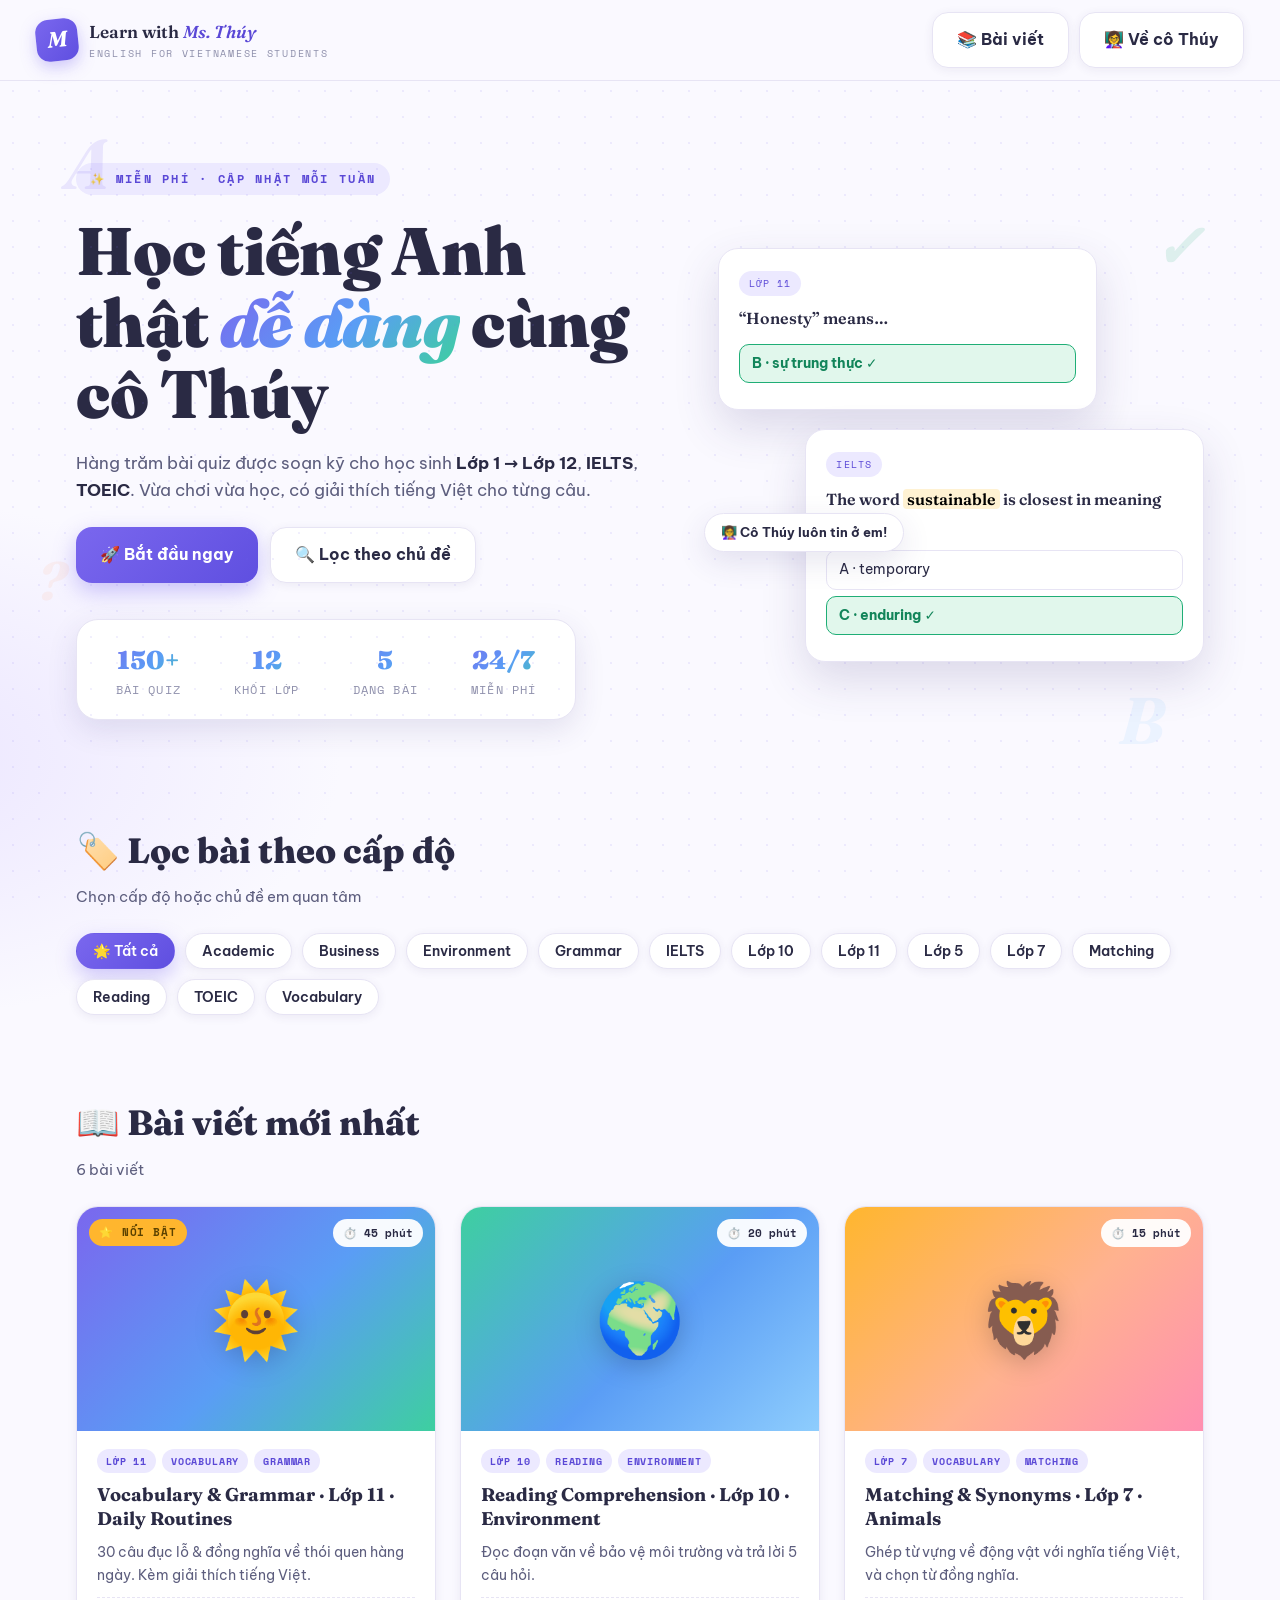
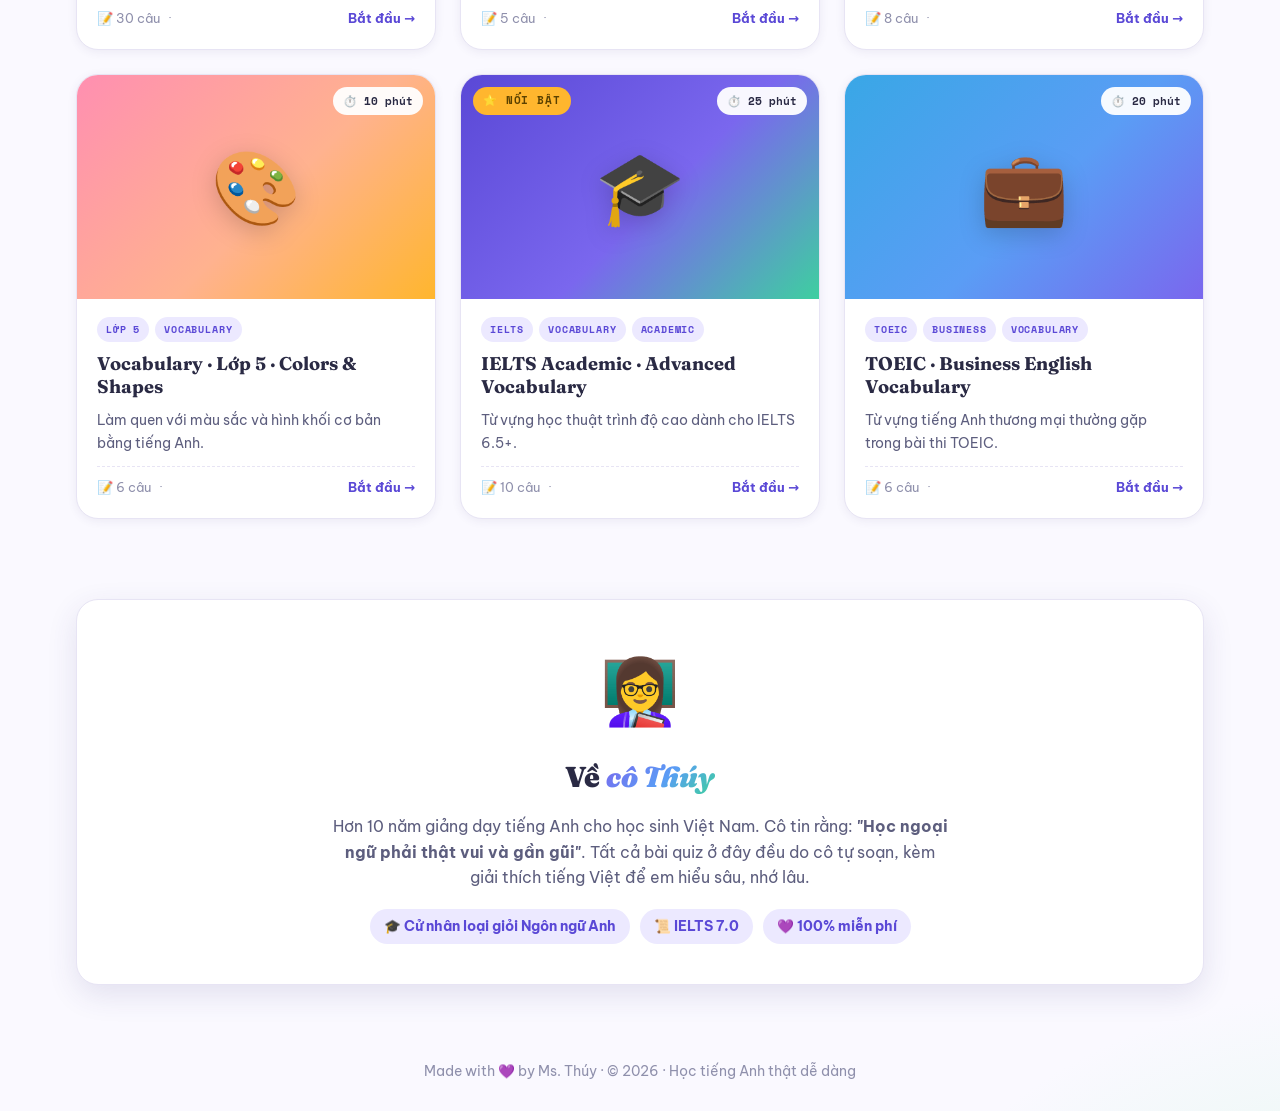
==== commit 206ca25e: "Update index.html" ====
--- a/index.html
+++ b/index.html
@@ -106,9 +106,6 @@
        TRANG CHỦ — load articles.json (metadata)
        ============================================================ */
     
-    // ✅ THÊM DÒNG NÀY — Định nghĩa esc trực tiếp để không phụ thuộc app.js
-    const esc = s => String(s).replace(/[&<>"]/g, c => ({'&':'&amp;','<':'&lt;','>':'&gt;','"':'&quot;'}[c]));
-    
     const $ = s => document.querySelector(s);
 
     // Hàm tiện ích: tạo đường dẫn tương đối, xử lý subpath
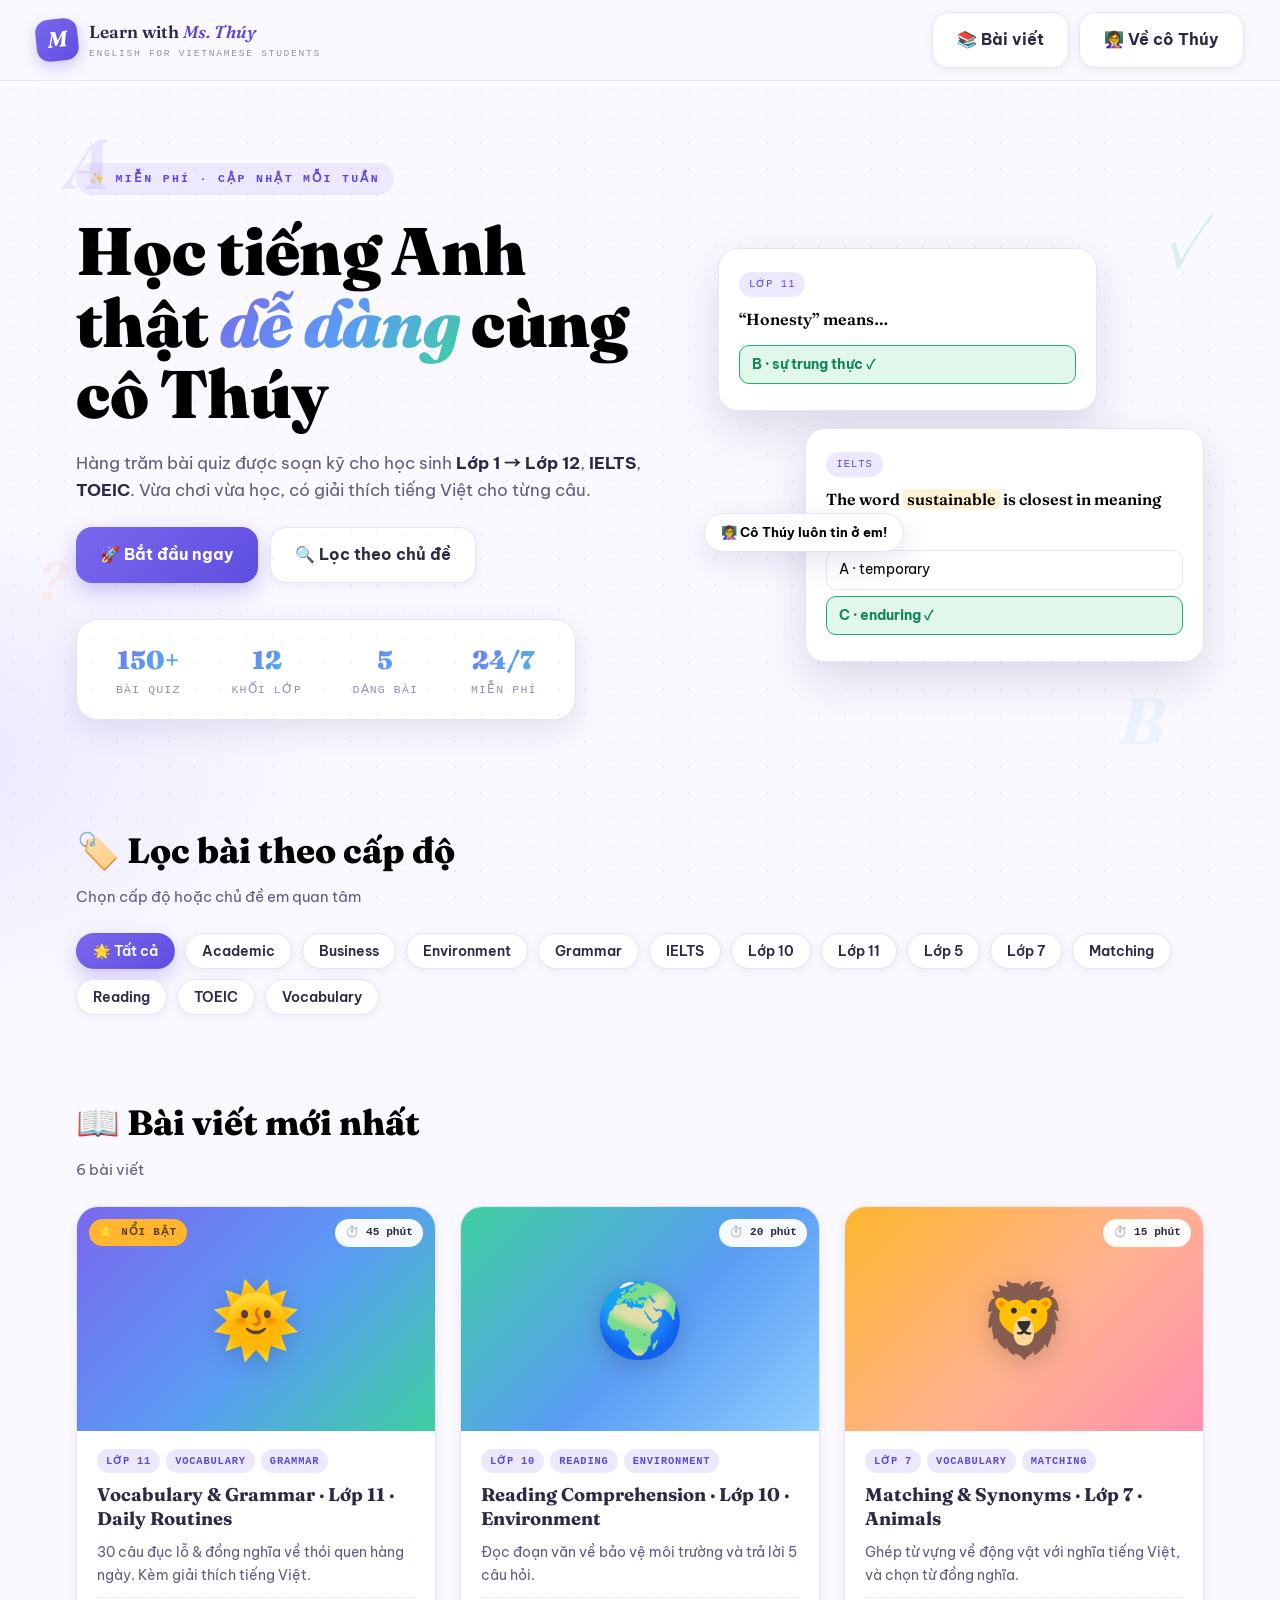
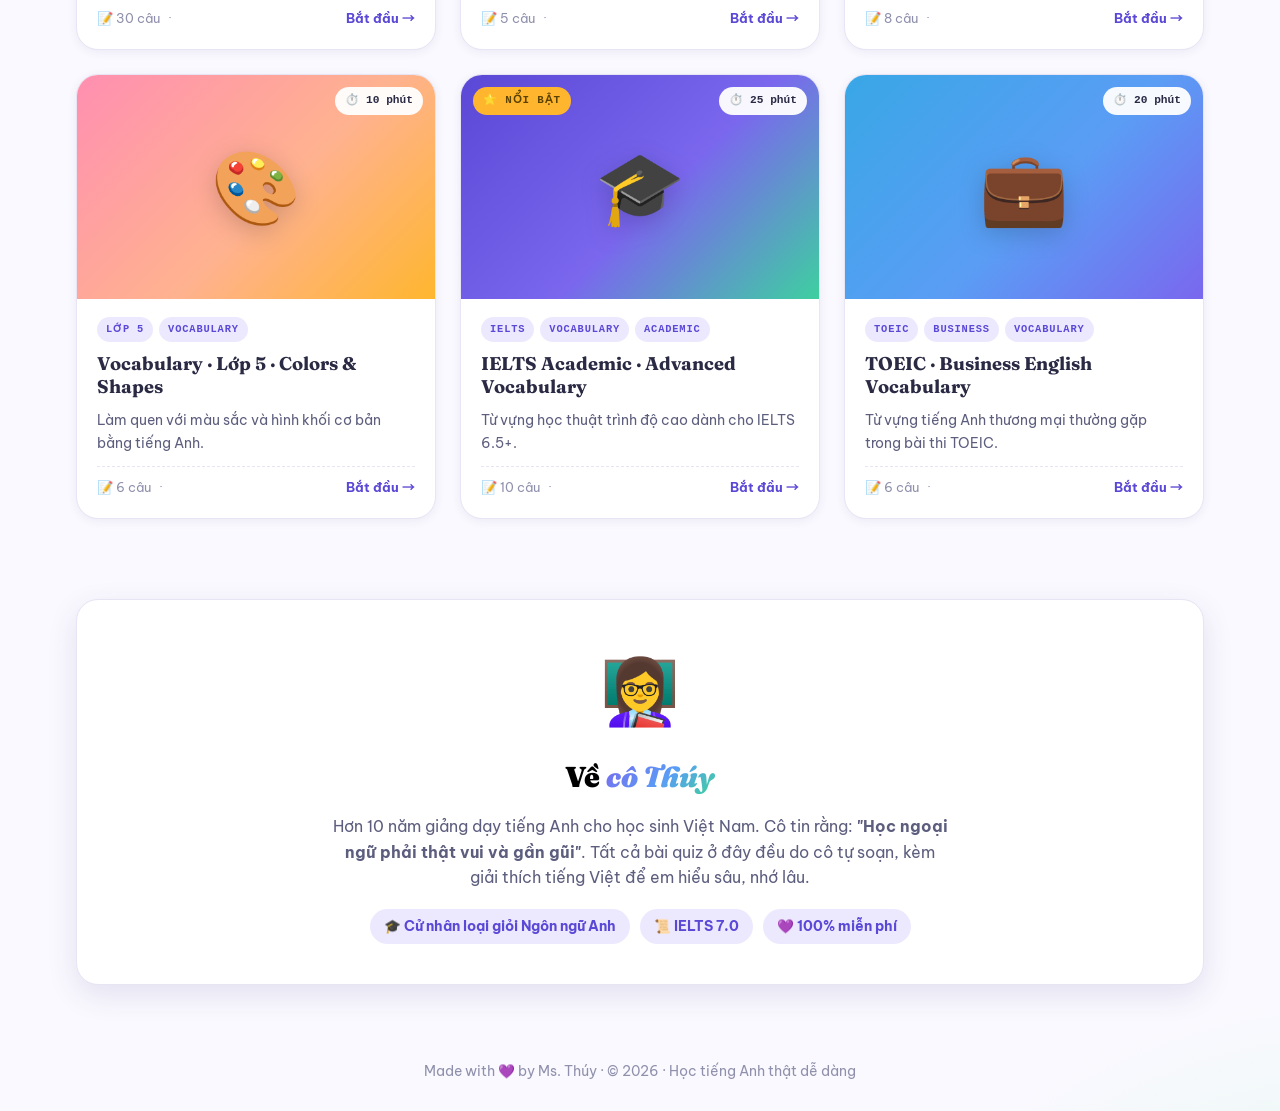
==== commit 1c1e8ced: "Update index.html" ====
--- a/index.html
+++ b/index.html
@@ -7,7 +7,7 @@
 <link rel="icon" href="data:image/svg+xml,<svg xmlns='http://www.w3.org/2000/svg' viewBox='0 0 100 100'><text y='.9em' font-size='90'>📚</text></svg>">
 <link rel="preconnect" href="https://fonts.googleapis.com">
 <link rel="preconnect" href="https://fonts.gstatic.com" crossorigin>
-<link href="https://fonts.googleapis.com/css2?family=Fraunces:ital,opsz,wght@0,9..144,500..900;1,9..144,500..900&family=Be+Vietnam+Pro:ital,wght@0,400;0,500;0,600;0,700;0,800;1,400&family=Space+Mono:wght@400;700&display=swap" rel="stylesheet">
+<link href="https://fonts.googleapis.com/css2?family=Be+Vietnam+Pro:ital,wght@0,400;0,500;0,600;0,700;0,800;1,400&family=Fraunces:ital,opsz,wght@0,9..144,500..900;1,9..144,500..900&family=Noto+Sans+SC:wght@400;500;700&family=Noto+Serif+SC:wght@600;700;900&display=swap" rel="stylesheet">
 <link rel="stylesheet" href="styles.css">
 </head>
 <body class="home">
--- a/styles.css
+++ b/styles.css
@@ -11,8 +11,14 @@
   --peach:#ffb28f; --sky:#8ecdfd;
   --grad-main:linear-gradient(135deg,#7a67ee,#5a9df5 55%,#3ecfa0);
   --grad-btn:linear-gradient(135deg,#7a67ee,#5f4fe0);
-  --font-display:'Fraunces',Georgia,serif;
-  --font-body:'Be Vietnam Pro',system-ui,sans-serif;
+  /* Font hiển thị: ưu tiên Fraunces cho tiếng Anh, Noto Serif SC cho pinyin/Hán */
+  --font-display:'Fraunces', 'Noto Serif SC', Georgia, serif;
+  
+  /* Font nội dung: Be Vietnam Pro cho tiếng Việt/Anh, Noto Sans SC fallback cho pinyin/Hán */
+  --font-body:'Be Vietnam Pro', 'Noto Sans SC', system-ui, sans-serif;
+  
+  /* Font riêng cho pinyin nếu muốn chủ động */
+  --font-pinyin:'Noto Sans SC', 'Be Vietnam Pro', sans-serif;
   --font-mono:'Space Mono',monospace;
   --shadow-sm:0 2px 10px rgba(60,50,120,.08);
   --shadow-md:0 10px 30px rgba(60,50,120,.12);
@@ -22,7 +28,7 @@
 *{margin:0;padding:0;box-sizing:border-box}
 html{scroll-behavior:smooth}
 body{
-  font-family:var(--font-body); color:var(--ink);
+  font-family:var(--font-body);
   background:
     radial-gradient(1100px 520px at 88% -10%, #ddefff 0%, transparent 60%),
     radial-gradient(900px 480px at -12% 28%, #eae4ff 0%, transparent 55%),
@@ -424,99 +430,127 @@
   padding:5px 10px;border-radius:999px;
   text-transform:uppercase;letter-spacing:.08em;
 }
-  function handleFill(item){
-    const input = document.getElementById('fillInput');
-    const check = document.getElementById('fillCheck');
-    const clear = document.getElementById('fillClear');
-    const chips = [...document.querySelectorAll('#qStage .word-chip')];
-    
-    let selectedChip = null;
-    let done = false;
-    
-    // Click vào word chip → điền vào input
-    chips.forEach(chip => {
-      chip.addEventListener('click', () => {
-        if(done) return;
-        // Bỏ highlight chip cũ
-        if(selectedChip) selectedChip.classList.remove('selected');
-        // Highlight chip mới
-        chip.classList.add('selected');
-        selectedChip = chip;
-        input.value = chip.dataset.word;
-        input.classList.remove('correct','wrong');
-        sfxTick();
-      });
-    });
-    
-    // Nút xóa
-    clear.addEventListener('click', () => {
-      if(done) return;
-      input.value = '';
-      input.classList.remove('correct','wrong');
-      if(selectedChip){
-        selectedChip.classList.remove('selected');
-        selectedChip = null;
-      }
-    });
-    
-    // Kiểm tra đáp án
-    function doCheck(){
-      if(done) return;
-      const val = input.value.trim().toLowerCase();
-      if(!val){ 
-        showToast('💡 Em hãy chọn một từ trong khung trước nhé!', '');
-        return; 
-      }
-      done = true;
-      
-      // Khóa tất cả chip
-      chips.forEach(c => {
-        c.disabled = true;
-        if(c !== selectedChip) c.classList.add('dim');
-      });
-      clear.disabled = true;
-      check.disabled = true;
-      
-      const ok = item.a.some(ans => val === ans.toLowerCase());
-      game.answers[game.idx] = {chosen: input.value.trim(), ok};
-      
-      if(ok){
-        input.classList.add('correct');
-        if(selectedChip){
-          selectedChip.classList.add('chip-correct');
-        }
-        game.correct++;
-        sfxCorrect();
-        showToast('✨ Chính xác! Hay lắm, ' + esc(game.name) + '!', 'good');
-        const pill = document.getElementById('liveScore');
-        pill.textContent = '✓ ' + game.correct;
-        pill.classList.remove('bump'); void pill.offsetWidth; pill.classList.add('bump');
-        setTimeout(nextStep, 1200);
-      } else {
-        input.classList.add('wrong');
-        if(selectedChip){
-          selectedChip.classList.add('chip-wrong');
-        }
-        sfxWrong();
-        
-        // Highlight đáp án đúng trong word bank
-        const correctWord = item.a[0].toLowerCase();
-        chips.forEach(c => {
-          if(c.dataset.word.toLowerCase() === correctWord){
-            c.classList.add('chip-correct');
-            c.classList.remove('dim');
-          }
-        });
-        
-        // Hiển thị giải thích
-        const show = document.createElement('div');
-        show.className = 'fill-show';
-        show.innerHTML = '✅ Đáp án đúng: <b>' + esc(item.a[0]) + '</b>';
-        document.querySelector('.fill-wrap').appendChild(show);
-        showToast('❌ Chưa đúng rồi…', 'bad');
-        setTimeout(nextStep, 2200);
-      }
-    }
-    
-    check.addEventListener('click', doCheck);
-  }
+ /* ========== WORD BANK ========== */
+.word-bank{
+  background:var(--primary-soft);
+  border:1.5px dashed var(--primary);
+  border-radius:var(--r-md);
+  padding:18px 20px;
+  margin-bottom:18px;
+}
+.word-bank-label{
+  font-family:var(--font-mono);
+  font-size:.78rem;
+  font-weight:700;
+  letter-spacing:.12em;
+  text-transform:uppercase;
+  color:var(--primary-deep);
+  margin-bottom:14px;
+  display:flex;
+  align-items:center;
+  gap:8px;
+}
+.word-bank-chips{
+  display:flex;
+  flex-wrap:wrap;
+  gap:10px;
+}
+.word-chip{
+  font-family:var(--font-body);
+  font-weight:700;
+  font-size:1rem;
+  padding:10px 20px;
+  background:#fff;
+  color:var(--ink);
+  border:1.5px solid var(--border);
+  border-radius:999px;
+  cursor:pointer;
+  transition:transform .18s, border-color .18s, background .18s, color .18s, box-shadow .18s;
+  box-shadow:var(--shadow-sm);
+  user-select:none;
+  line-height:1.2;
+}
+.word-chip:hover:not(:disabled){
+  transform:translateY(-2px) rotate(-1deg);
+  border-color:var(--primary);
+  color:var(--primary-deep);
+  box-shadow:0 8px 18px rgba(122,103,238,.2);
+}
+.word-chip.selected{
+  background:var(--grad-btn);
+  color:#fff;
+  border-color:transparent;
+  box-shadow:0 8px 22px rgba(122,103,238,.4);
+  transform:translateY(-2px) scale(1.05);
+}
+.word-chip.chip-correct{
+  background:var(--green);
+  color:#fff;
+  border-color:var(--green);
+  box-shadow:0 6px 18px rgba(31,174,118,.35);
+}
+.word-chip.chip-wrong{
+  background:var(--red);
+  color:#fff;
+  border-color:var(--red);
+  text-decoration:line-through;
+  box-shadow:0 6px 18px rgba(239,93,111,.35);
+}
+.word-chip:disabled{
+  cursor:default;
+}
+.word-chip.dim{
+  opacity:.4;
+}
+
+/* Fill input mới */
+.fill-wrap .fill-input{
+  font-family:var(--font-display);
+  font-size:1.25rem;
+  font-weight:600;
+  padding:14px 18px;
+  border:2px solid var(--border);
+  border-radius:var(--r-md);
+  background:var(--paper);
+  text-align:center;
+  letter-spacing:.5px;
+  transition:border-color .2s,box-shadow .2s,background .2s,color .2s;
+  cursor:default;
+  color:var(--ink);
+  width:100%;
+}
+.fill-wrap .fill-input::placeholder{
+  color:var(--ink-faint);
+  font-family:var(--font-body);
+  font-size:.95rem;
+  font-weight:500;
+  letter-spacing:0;
+}
+.fill-wrap .fill-input.correct{
+  border-color:var(--green);
+  background:var(--green-soft);
+  color:var(--green-deep);
+}
+.fill-wrap .fill-input.wrong{
+  border-color:var(--red);
+  background:var(--red-soft);
+  color:var(--red-deep);
+}
+
+.fill-actions{
+  display:grid;
+  grid-template-columns:1fr 2fr;
+  gap:10px;
+  margin-top:14px;
+}
+@media(max-width:480px){
+  .fill-actions{grid-template-columns:1fr}
+  .word-chip{padding:9px 16px;font-size:.92rem}
+}
+.fill-hint{
+  font-size:.82rem;
+  color:var(--ink-faint);
+  text-align:center;
+  font-style:italic;
+  margin-top:10px;
+}
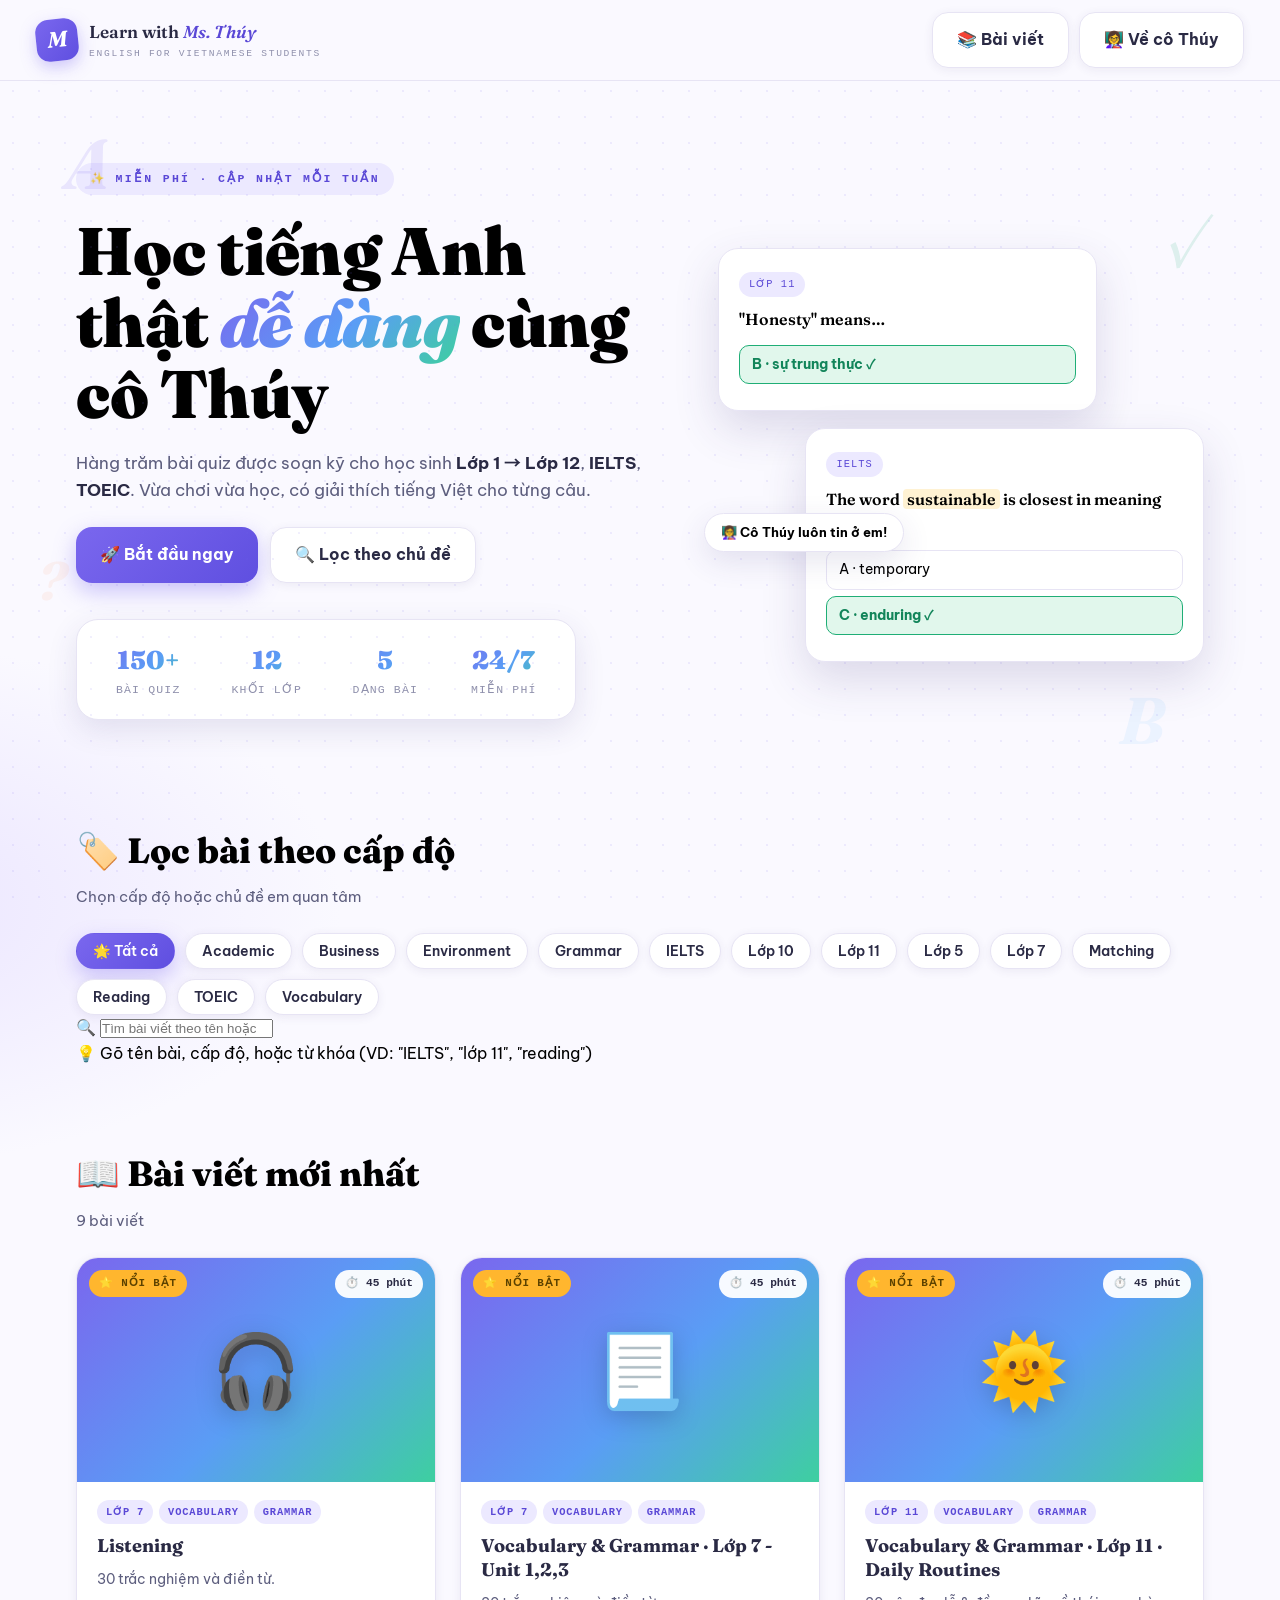
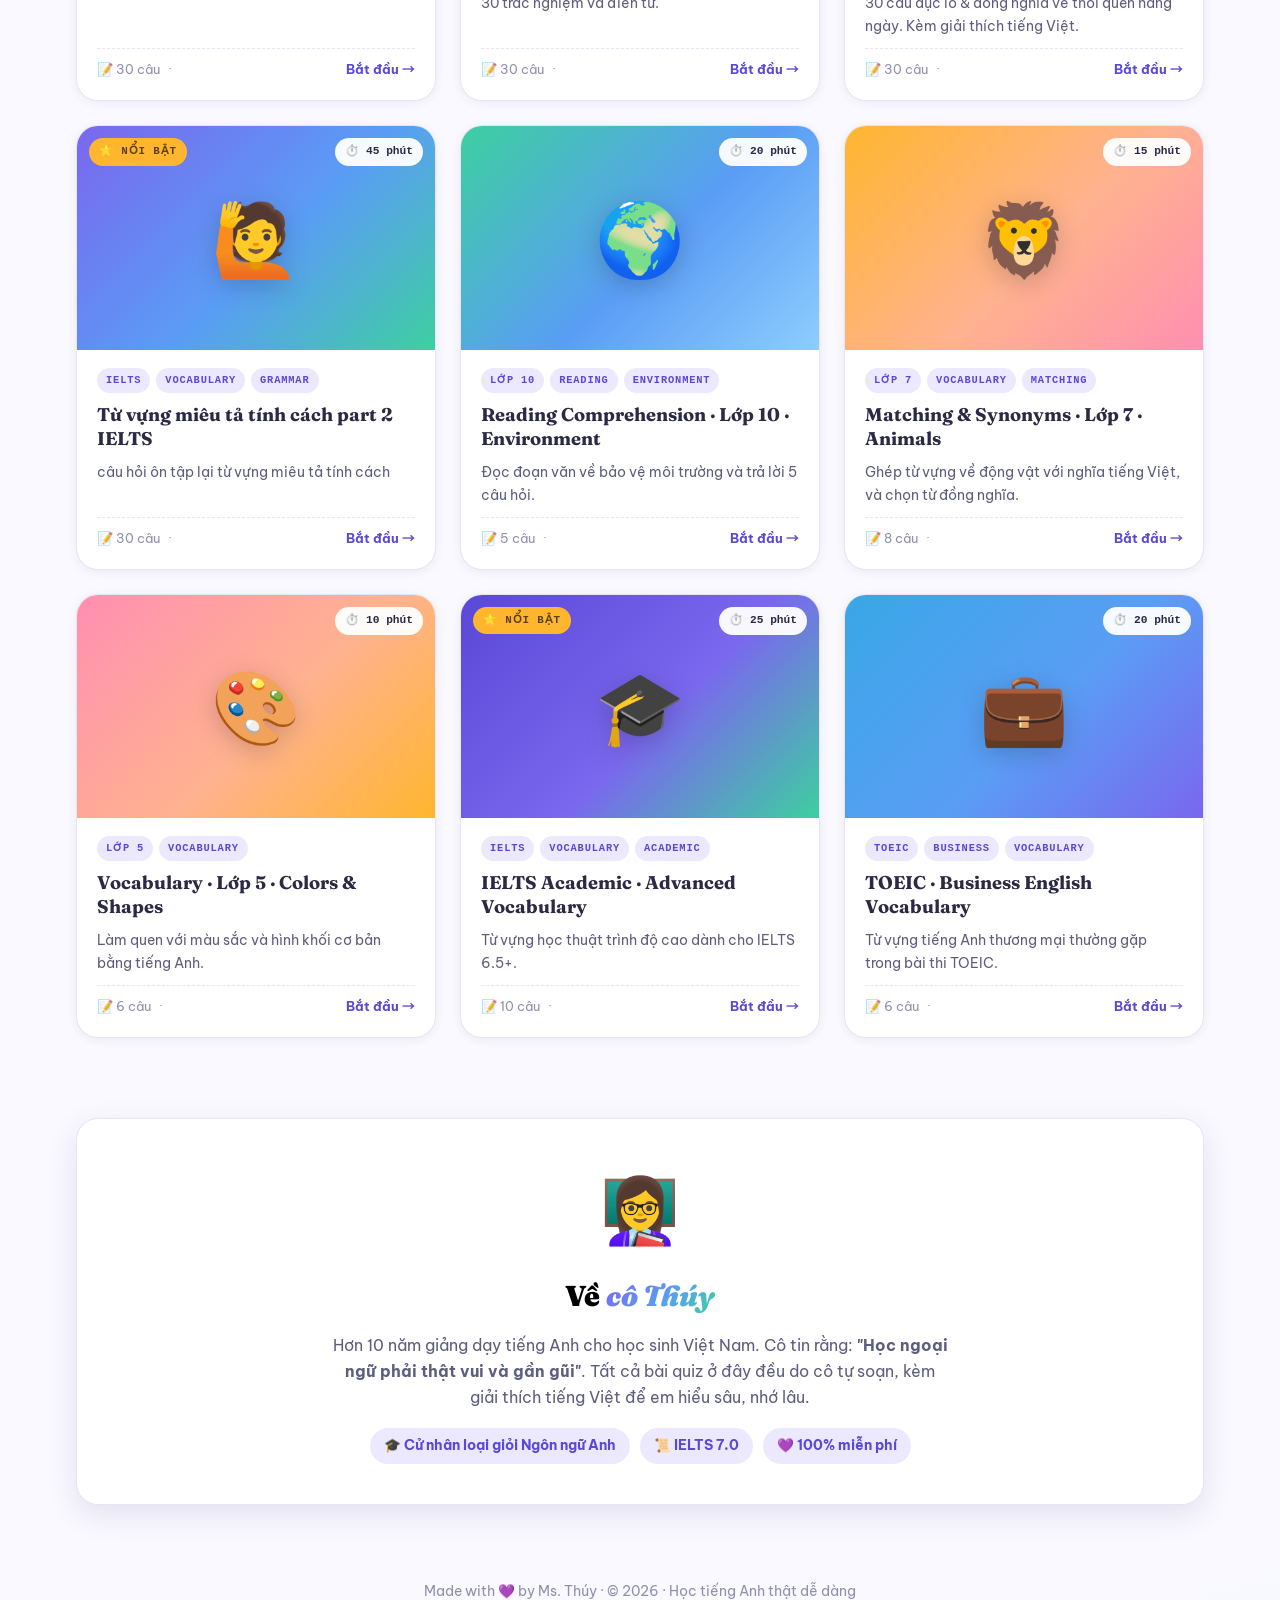
==== commit ac7b6e17: "Update index.html" ====
--- a/index.html
+++ b/index.html
@@ -51,7 +51,7 @@
     <div class="hero-art">
       <div class="hero-card hc-1">
         <div class="mini-tag">Lớp 11</div>
-        <div class="mini-q">“Honesty” means…</div>
+        <div class="mini-q">"Honesty" means…</div>
         <div class="mini-row picked">B · sự trung thực ✓</div>
       </div>
       <div class="hero-card hc-2">
@@ -71,6 +71,16 @@
       <p class="muted">Chọn cấp độ hoặc chủ đề em quan tâm</p>
     </div>
     <div class="tag-row" id="tagRow"></div>
+
+    <!-- 🔎 THANH SEARCH (thêm mới) -->
+    <div class="search-wrap">
+      <div class="search-box">
+        <span class="search-icon" aria-hidden="true">🔍</span>
+        <input id="searchInput" type="search" placeholder="Tìm bài viết theo tên hoặc mô tả..." autocomplete="off">
+        <button id="searchClear" class="search-clear" type="button" aria-label="Xóa tìm kiếm" hidden>✕</button>
+      </div>
+      <p class="search-hint" id="searchHint">💡 Gõ tên bài, cấp độ, hoặc từ khóa (VD: "IELTS", "lớp 11", "reading")</p>
+    </div>
   </section>
 
   <!-- ARTICLES -->
@@ -80,6 +90,9 @@
       <p class="muted" id="articleCount"></p>
     </div>
     <div class="article-grid" id="articleGrid"></div>
+
+    <!-- 📄 PHÂN TRANG (thêm mới) -->
+    <nav class="pagination" id="pagination" aria-label="Chuyển trang"></nav>
   </section>
 
   <!-- ABOUT -->
@@ -103,29 +116,40 @@
   <script src="app.js"></script>
   <script>
     /* ============================================================
-       TRANG CHỦ — load articles.json (metadata)
+       TRANG CHỦ — load articles.json + phân trang + search
        ============================================================ */
     
     const $ = s => document.querySelector(s);
-
-    // Hàm tiện ích: tạo đường dẫn tương đối, xử lý subpath
+    const PER_PAGE = 9; // Số bài mỗi trang
+
     function dataPath(file){
       const base = window.BASE_PATH || '';
       return base + 'data/' + file;
     }
 
+    // State
+    let allPosts = [];
+    let state = {
+      tag: '__all__',
+      search: '',
+      page: 1
+    };
+
     async function initHome(){
       const grid = $('#articleGrid');
       const tagRow = $('#tagRow');
       const countEl = $('#articleCount');
+      const pagination = $('#pagination');
+      const searchInput = $('#searchInput');
+      const searchClear = $('#searchClear');
+      const searchHint = $('#searchHint');
 
       grid.innerHTML = '<div class="loading-row" style="grid-column:1/-1;text-align:center;padding:40px;color:var(--ink-faint)"><div class="spinner"></div><p style="margin-top:12px">Đang tải bài viết...</p></div>';
 
-      let posts = [];
       try {
         const res = await fetch(dataPath('articles.json'));
         if(!res.ok) throw new Error('HTTP ' + res.status);
-        posts = await res.json();
+        allPosts = await res.json();
       } catch(e) {
         grid.innerHTML =
           '<div style="grid-column:1/-1;text-align:center;padding:40px;color:var(--red-deep);background:var(--red-soft);border-radius:16px">' +
@@ -135,52 +159,207 @@
         return;
       }
 
-      const allTags = Array.from(new Set(posts.flatMap(p => p.tags))).sort();
+      // ===== Render tag buttons =====
+      const allTags = Array.from(new Set(allPosts.flatMap(p => p.tags))).sort();
       tagRow.innerHTML =
         '<button class="tag-btn active" data-tag="__all__">🌟 Tất cả</button>' +
         allTags.map(t => '<button class="tag-btn" data-tag="' + esc(t) + '">' + esc(t) + '</button>').join('');
 
-      function renderArticles(filter = '__all__') {
-        const list = filter === '__all__' ? posts : posts.filter(p => p.tags.includes(filter));
-        countEl.textContent = list.length + ' bài viết';
+      // ===== Hàm lọc + phân trang + render =====
+      function render(){
+        // 1. Lọc theo tag
+        let filtered = state.tag === '__all__'
+          ? allPosts
+          : allPosts.filter(p => p.tags.includes(state.tag));
+
+        // 2. Lọc theo search (không phân biệt hoa thường, tìm trong title + description + tags)
+        if(state.search.trim()){
+          const q = state.search.trim().toLowerCase();
+          filtered = filtered.filter(p =>
+            (p.title || '').toLowerCase().includes(q) ||
+            (p.description || '').toLowerCase().includes(q) ||
+            (p.tags || []).some(t => t.toLowerCase().includes(q))
+          );
+        }
+
+        // 3. Tính số trang
+        const totalItems = filtered.length;
+        const totalPages = Math.max(1, Math.ceil(totalItems / PER_PAGE));
+
+        // Đảm bảo page hiện tại hợp lệ
+        if(state.page > totalPages) state.page = totalPages;
+        if(state.page < 1) state.page = 1;
+
+        // 4. Lấy slice cho trang hiện tại
+        const start = (state.page - 1) * PER_PAGE;
+        const pageItems = filtered.slice(start, start + PER_PAGE);
+
+        // 5. Cập nhật count
+        if(!totalItems){
+          countEl.textContent = 'Không tìm thấy bài viết nào';
+        } else if(totalPages === 1){
+          countEl.textContent = totalItems + ' bài viết';
+        } else {
+          countEl.textContent = 
+            'Hiển thị ' + (start+1) + '–' + Math.min(start+PER_PAGE, totalItems) + 
+            ' trong ' + totalItems + ' bài viết · Trang ' + state.page + '/' + totalPages;
+        }
+
+        // 6. Render grid
         grid.innerHTML = '';
-        if (!list.length) {
-          grid.innerHTML = '<p class="muted" style="grid-column:1/-1;text-align:center;padding:40px">Không có bài nào với tag này.</p>';
+        if(!totalItems){
+          grid.innerHTML =
+            '<div class="empty-state" style="grid-column:1/-1;text-align:center;padding:60px 20px">' +
+              '<div style="font-size:4rem;margin-bottom:14px">🔍</div>' +
+              '<h3 style="font-family:Fraunces,serif;font-size:1.4rem;margin-bottom:8px">Không có kết quả</h3>' +
+              '<p class="muted">Hãy thử từ khóa khác hoặc xóa bộ lọc nhé!</p>' +
+            '</div>';
+        } else {
+          pageItems.forEach(p => {
+            const card = document.createElement('a');
+            card.className = 'article-card';
+            card.href = 'post.html?id=' + encodeURIComponent(p.id);
+            card.innerHTML =
+              '<div class="card-cover" style="background:' + p.gradient + '">' +
+                '<span class="cover-emoji">' + p.cover + '</span>' +
+                (p.featured ? '<span class="card-badge">⭐ Nổi bật</span>' : '') +
+                '<span class="card-duration">⏱️ ' + esc(p.duration) + '</span>' +
+              '</div>' +
+              '<div class="card-body">' +
+                '<div class="card-tags">' + p.tags.map(t => '<span class="tag-mini">' + esc(t) + '</span>').join('') + '</div>' +
+                '<h3 class="card-title">' + esc(p.title) + '</h3>' +
+                '<p class="card-desc">' + esc(p.description) + '</p>' +
+                '<div class="card-meta">' +
+                  '<span>📝 ' + p.questionCount + ' câu</span>' +
+                  '<span>·</span>' +
+                  '<span class="read-more">Bắt đầu →</span>' +
+                '</div>' +
+              '</div>';
+            grid.appendChild(card);
+          });
+        }
+
+        // 7. Render pagination
+        renderPagination(totalPages);
+      }
+
+      // ===== Render các nút phân trang =====
+      function renderPagination(totalPages){
+        pagination.innerHTML = '';
+        if(totalPages <= 1){
+          pagination.style.display = 'none';
           return;
         }
-        list.forEach(p => {
-          const card = document.createElement('a');
-          card.className = 'article-card';
-          card.href = 'post.html?id=' + encodeURIComponent(p.id);
-          card.innerHTML =
-            '<div class="card-cover" style="background:' + p.gradient + '">' +
-              '<span class="cover-emoji">' + p.cover + '</span>' +
-              (p.featured ? '<span class="card-badge">⭐ Nổi bật</span>' : '') +
-              '<span class="card-duration">⏱️ ' + esc(p.duration) + '</span>' +
-            '</div>' +
-            '<div class="card-body">' +
-              '<div class="card-tags">' + p.tags.map(t => '<span class="tag-mini">' + esc(t) + '</span>').join('') + '</div>' +
-              '<h3 class="card-title">' + esc(p.title) + '</h3>' +
-              '<p class="card-desc">' + esc(p.description) + '</p>' +
-              '<div class="card-meta">' +
-                '<span>📝 ' + p.questionCount + ' câu</span>' +
-                '<span>·</span>' +
-                '<span class="read-more">Bắt đầu →</span>' +
-              '</div>' +
-            '</div>';
-          grid.appendChild(card);
+        pagination.style.display = 'flex';
+
+        // Nút Prev
+        const prev = document.createElement('button');
+        prev.className = 'page-btn page-nav' + (state.page === 1 ? ' disabled' : '');
+        prev.disabled = state.page === 1;
+        prev.innerHTML = '<span aria-hidden="true">‹</span> Trước';
+        prev.onclick = () => goToPage(state.page - 1);
+        pagination.appendChild(prev);
+
+        // Tính toán dãy số trang hiển thị (thông minh: luôn có ..., 1, current, last)
+        const pages = buildPageNumbers(state.page, totalPages);
+        pages.forEach(p => {
+          if(p === '...'){
+            const dots = document.createElement('span');
+            dots.className = 'page-dots';
+            dots.textContent = '…';
+            pagination.appendChild(dots);
+          } else {
+            const btn = document.createElement('button');
+            btn.className = 'page-btn' + (p === state.page ? ' active' : '');
+            btn.textContent = p;
+            btn.setAttribute('aria-label', 'Trang ' + p);
+            if(p === state.page) btn.setAttribute('aria-current', 'page');
+            btn.onclick = () => goToPage(p);
+            pagination.appendChild(btn);
+          }
         });
-      }
-
+
+        // Nút Next
+        const next = document.createElement('button');
+        next.className = 'page-btn page-nav' + (state.page === totalPages ? ' disabled' : '');
+        next.disabled = state.page === totalPages;
+        next.innerHTML = 'Sau <span aria-hidden="true">›</span>';
+        next.onclick = () => goToPage(state.page + 1);
+        pagination.appendChild(next);
+      }
+
+      // Build dãy số trang: [1, ..., 4, 5, 6, ..., 10]
+      function buildPageNumbers(current, total){
+        if(total <= 7) return Array.from({length: total}, (_, i) => i + 1);
+        const pages = [];
+        pages.push(1);
+        if(current > 3) pages.push('...');
+        const start = Math.max(2, current - 1);
+        const end = Math.min(total - 1, current + 1);
+        for(let i = start; i <= end; i++) pages.push(i);
+        if(current < total - 2) pages.push('...');
+        pages.push(total);
+        return pages;
+      }
+
+      function goToPage(p){
+        state.page = p;
+        render();
+        // Smooth scroll về đầu section articles
+        document.getElementById('articles').scrollIntoView({
+          behavior: REDUCED ? 'auto' : 'smooth',
+          block: 'start'
+        });
+      }
+
+      // ===== Event: Tag click =====
       tagRow.addEventListener('click', e => {
         const btn = e.target.closest('.tag-btn');
-        if (!btn) return;
+        if(!btn) return;
         tagRow.querySelectorAll('.tag-btn').forEach(b => b.classList.remove('active'));
         btn.classList.add('active');
-        renderArticles(btn.dataset.tag);
+        state.tag = btn.dataset.tag;
+        state.page = 1; // Reset về trang 1 khi đổi tag
+        render();
       });
 
-      renderArticles();
+      // ===== Event: Search input =====
+      let searchTimer;
+      searchInput.addEventListener('input', e => {
+        const val = e.target.value;
+        searchClear.hidden = !val;
+        // Debounce 250ms để không render quá nhiều khi đang gõ
+        clearTimeout(searchTimer);
+        searchTimer = setTimeout(() => {
+          state.search = val;
+          state.page = 1;
+          render();
+        }, 250);
+      });
+
+      // ===== Event: Clear search =====
+      searchClear.addEventListener('click', () => {
+        searchInput.value = '';
+        searchClear.hidden = true;
+        state.search = '';
+        state.page = 1;
+        render();
+        searchInput.focus();
+      });
+
+      // ===== Event: Enter trong search =====
+      searchInput.addEventListener('keydown', e => {
+        if(e.key === 'Enter'){
+          e.preventDefault();
+          clearTimeout(searchTimer);
+          state.search = searchInput.value;
+          state.page = 1;
+          render();
+        }
+      });
+
+      // Render lần đầu
+      render();
     }
 
     initHome();
--- a/styles.css
+++ b/styles.css
@@ -554,3 +554,59 @@
   font-style:italic;
   margin-top:10px;
 }
+/* ========== LISTENING ========== */
+.audio-bar{
+  position:sticky; top:76px; z-index:45;
+  background:linear-gradient(135deg,rgba(122,103,238,.97),rgba(90,157,245,.97));
+  border-radius:var(--r-md); padding:12px 16px;
+  box-shadow:0 10px 26px rgba(90,80,220,.35);
+  margin-bottom:16px; display:flex; flex-direction:column; gap:8px;
+  backdrop-filter:blur(8px);
+}
+.audio-info{display:flex;align-items:center;gap:10px;color:#fff}
+.audio-emoji{font-size:1.5rem;animation:bob 2s ease-in-out infinite alternate}
+.audio-info b{display:block;font-size:.95rem}
+.audio-hint{display:block;font-size:.75rem;opacity:.85}
+.audio-bar audio{width:100%;height:42px;border-radius:999px}
+
+.listening-img-wrap{margin:0 0 16px;border-radius:var(--r-md);overflow:hidden;
+  border:1.5px solid var(--border);box-shadow:var(--shadow-sm)}
+.listening-img{width:100%;max-height:320px;object-fit:cover;display:block}
+
+.sub-list{display:flex;flex-direction:column;gap:16px;margin-top:6px}
+.sub-q{background:var(--paper);border:1.5px solid var(--border);border-radius:var(--r-md);padding:18px}
+.sub-head{display:flex;align-items:center;gap:10px;margin-bottom:10px}
+.sub-no{width:28px;height:28px;border-radius:9px;background:var(--grad-btn);color:#fff;
+  font-family:var(--font-mono);font-weight:700;display:grid;place-items:center;font-size:.8rem}
+.sub-type{font-family:var(--font-mono);font-size:.65rem;letter-spacing:.1em;
+  text-transform:uppercase;color:var(--primary-deep);background:var(--primary-soft);
+  padding:4px 10px;border-radius:999px}
+.sub-text{font-weight:600;margin-bottom:12px}
+
+/* single: chọn 1 */
+.sub-opt.selected{border-color:var(--primary);background:var(--primary-soft);
+  box-shadow:0 6px 18px rgba(122,103,238,.2)}
+.sub-opt.selected .opt-letter{background:var(--grad-btn);color:#fff;border-color:transparent}
+
+/* multi: chọn nhiều */
+.multi-check{margin-left:auto;width:24px;height:24px;border-radius:8px;
+  border:1.5px solid var(--border);display:grid;place-items:center;
+  color:transparent;background:#fff;font-weight:800;transition:all .2s;flex-shrink:0}
+.sub-multi.picked{border-color:var(--primary);background:var(--primary-soft)}
+.sub-multi.picked .opt-letter{background:var(--primary);color:#fff;border-color:transparent}
+.sub-multi.picked .multi-check{background:var(--primary);border-color:var(--primary);color:#fff}
+
+/* matching dropdown */
+.match-opts{background:var(--sun-soft);border-radius:var(--r-sm);
+  padding:12px 14px;margin-bottom:12px;font-size:.92rem;line-height:1.8}
+.match-rows{display:flex;flex-direction:column;gap:10px}
+.match-row{display:flex;align-items:center;gap:10px;flex-wrap:wrap}
+.match-row .row-label{font-weight:600;flex:1;min-width:150px}
+.match-row select{font-family:var(--font-body);font-weight:700;font-size:.95rem;
+  padding:9px 12px;border:1.5px solid var(--border);border-radius:10px;
+  background:#fff;cursor:pointer;min-width:80px}
+.match-row select.sel-correct{border-color:var(--green);background:var(--green-soft);color:var(--green-deep)}
+.match-row select.sel-wrong{border-color:var(--red);background:var(--red-soft);color:var(--red-deep)}
+.row-hint{font-weight:800;color:var(--green-deep);font-size:.85rem}
+
+.listen-submit{width:100%;margin-top:18px;font-size:1.05rem}
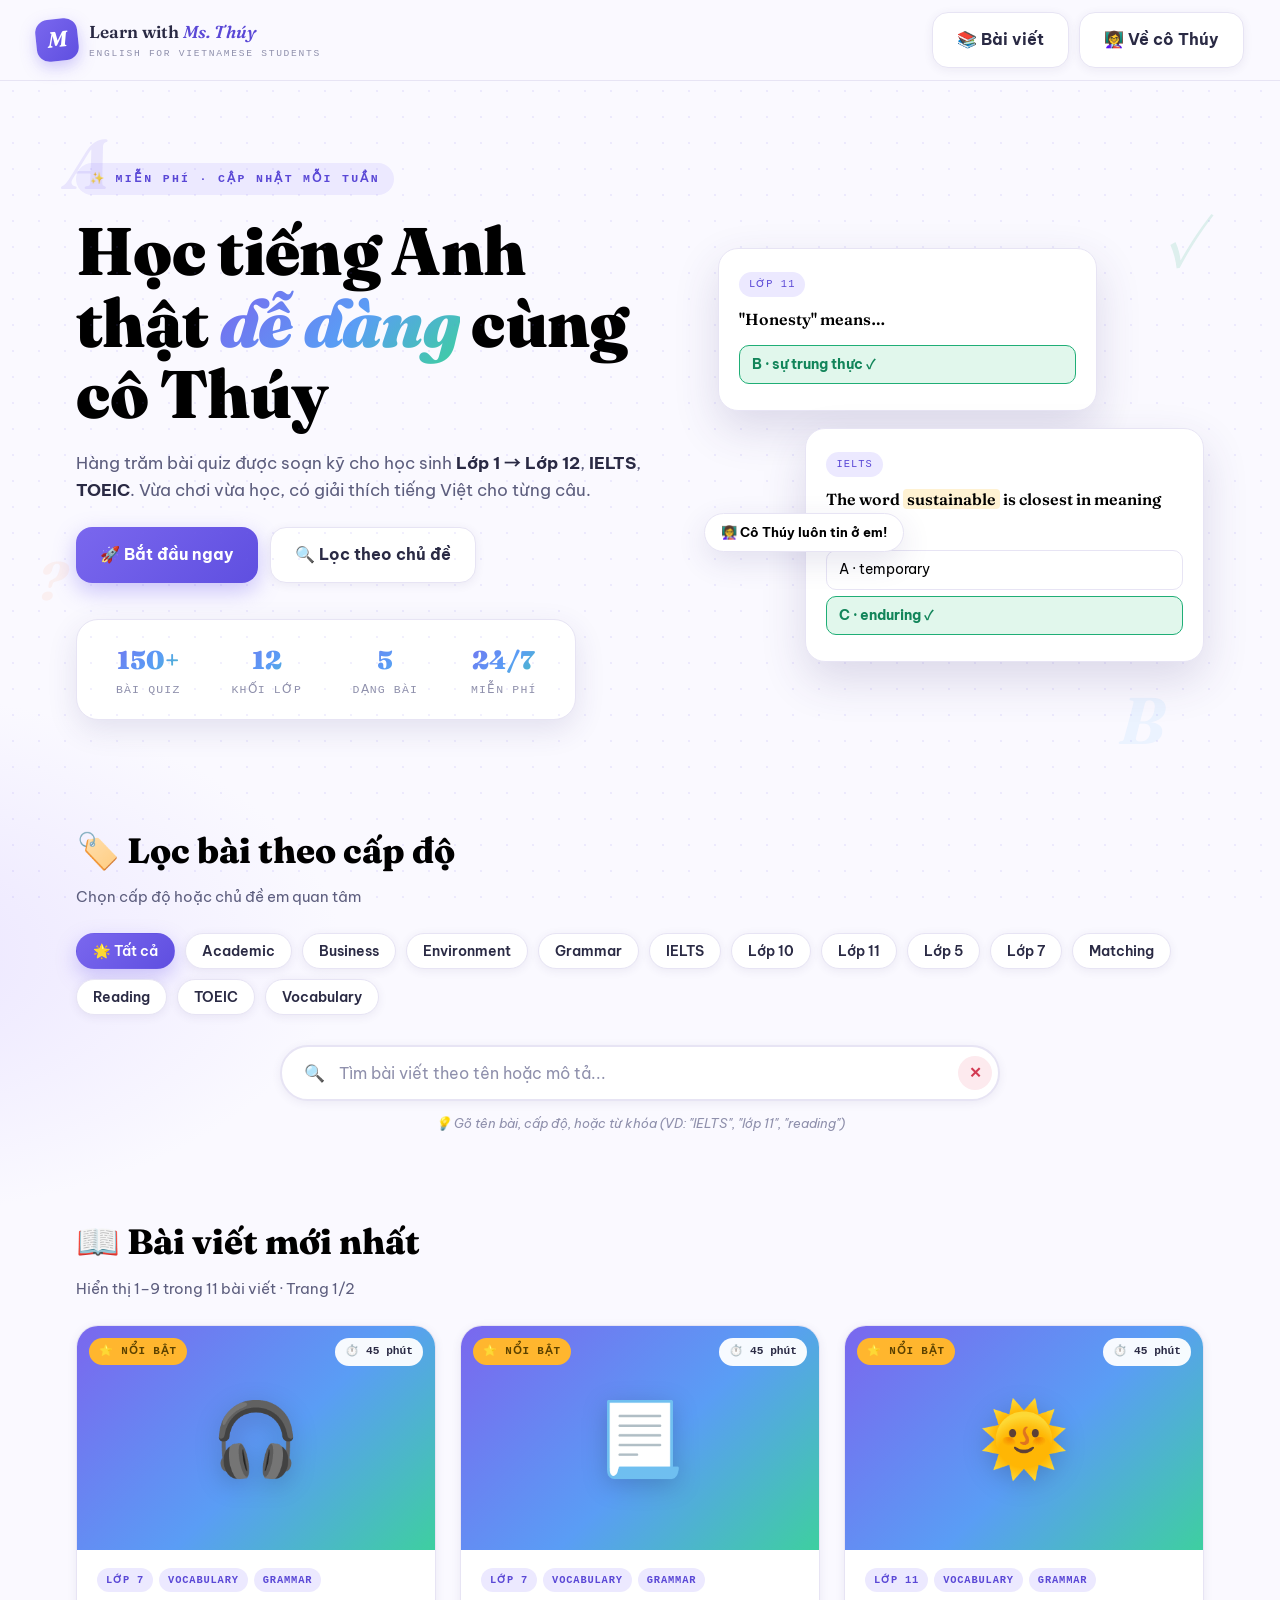
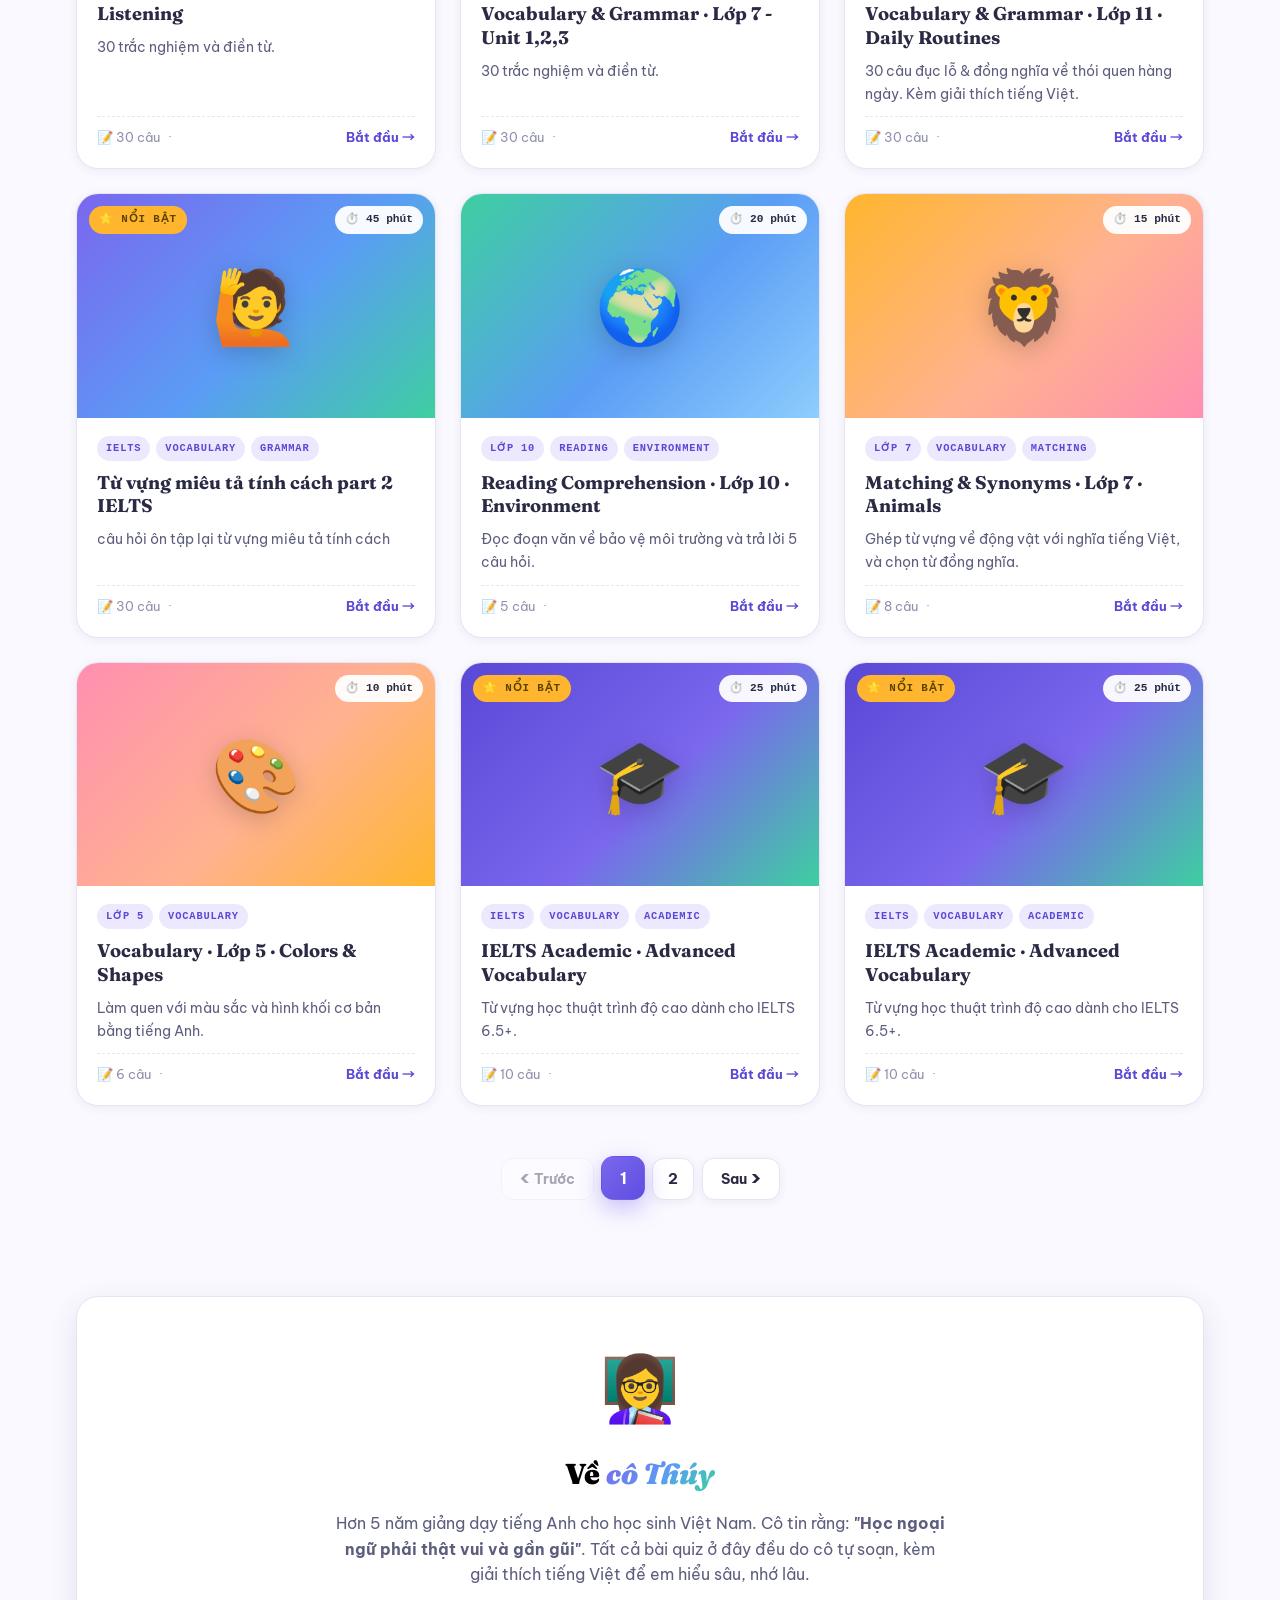
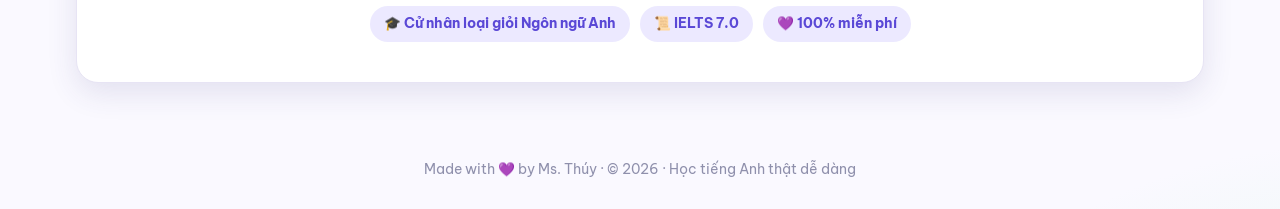
==== commit e77b8240: "Update index.html" ====
--- a/index.html
+++ b/index.html
@@ -100,7 +100,7 @@
     <div class="about-card">
       <div class="about-avatar">👩‍🏫</div>
       <h2>Về <em>cô Thúy</em></h2>
-      <p>Hơn 10 năm giảng dạy tiếng Anh cho học sinh Việt Nam. Cô tin rằng: <b>"Học ngoại ngữ phải thật vui và gần gũi"</b>. Tất cả bài quiz ở đây đều do cô tự soạn, kèm giải thích tiếng Việt để em hiểu sâu, nhớ lâu.</p>
+      <p>Hơn 5 năm giảng dạy tiếng Anh cho học sinh Việt Nam. Cô tin rằng: <b>"Học ngoại ngữ phải thật vui và gần gũi"</b>. Tất cả bài quiz ở đây đều do cô tự soạn, kèm giải thích tiếng Việt để em hiểu sâu, nhớ lâu.</p>
       <div class="about-chips">
         <span class="chip">🎓 Cử nhân loại giỏi Ngôn ngữ Anh</span>
         <span class="chip">📜 IELTS 7.0</span>
--- a/styles.css
+++ b/styles.css
@@ -610,3 +610,184 @@
 .row-hint{font-weight:800;color:var(--green-deep);font-size:.85rem}
 
 .listen-submit{width:100%;margin-top:18px;font-size:1.05rem}
+/* ============================================================
+   SEARCH BAR
+   ============================================================ */
+.search-wrap{
+  max-width:720px;
+  margin:30px auto 0;
+}
+.search-box{
+  position:relative;
+  display:flex;
+  align-items:center;
+  background:#fff;
+  border:2px solid var(--border);
+  border-radius:999px;
+  padding:6px 6px 6px 22px;
+  box-shadow:var(--shadow-sm);
+  transition:border-color .2s, box-shadow .25s, transform .18s;
+}
+.search-box:focus-within{
+  border-color:var(--primary);
+  box-shadow:0 0 0 5px var(--primary-soft), var(--shadow-md);
+  transform:translateY(-1px);
+}
+.search-icon{
+  font-size:1.05rem;
+  color:var(--ink-faint);
+  margin-right:10px;
+  flex-shrink:0;
+}
+.search-box input{
+  flex:1;
+  border:none;
+  outline:none;
+  background:transparent;
+  font-family:var(--font-body);
+  font-size:1rem;
+  font-weight:500;
+  color:var(--ink);
+  padding:10px 4px;
+  min-width:0;
+}
+.search-box input::placeholder{
+  color:var(--ink-faint);
+  font-weight:400;
+}
+/* Xóa nút X mặc định của Chrome/Safari */
+.search-box input::-webkit-search-cancel-button{ -webkit-appearance:none; }
+
+.search-clear{
+  width:34px;
+  height:34px;
+  border:none;
+  background:var(--red-soft);
+  color:var(--red-deep);
+  border-radius:50%;
+  cursor:pointer;
+  font-size:.95rem;
+  font-weight:700;
+  margin-left:6px;
+  display:grid;
+  place-items:center;
+  transition:transform .18s, background .18s;
+  flex-shrink:0;
+}
+.search-clear:hover{
+  transform:rotate(90deg) scale(1.08);
+  background:var(--red);
+  color:#fff;
+}
+.search-hint{
+  text-align:center;
+  color:var(--ink-faint);
+  font-size:.82rem;
+  margin-top:12px;
+  font-style:italic;
+}
+
+/* ============================================================
+   PAGINATION
+   ============================================================ */
+.pagination{
+  display:flex;
+  justify-content:center;
+  align-items:center;
+  gap:8px;
+  margin:36px auto 0;
+  padding:16px 12px;
+  flex-wrap:wrap;
+}
+
+.page-btn{
+  font-family:var(--font-body);
+  font-weight:700;
+  font-size:.95rem;
+  min-width:42px;
+  height:42px;
+  padding:0 14px;
+  border:1.5px solid var(--border);
+  border-radius:12px;
+  background:#fff;
+  color:var(--ink);
+  cursor:pointer;
+  display:inline-flex;
+  align-items:center;
+  justify-content:center;
+  gap:4px;
+  transition:transform .18s, border-color .18s, background .18s, color .18s, box-shadow .18s;
+  box-shadow:var(--shadow-sm);
+  user-select:none;
+}
+.page-btn:hover:not(.disabled):not(.active){
+  transform:translateY(-2px);
+  border-color:var(--primary);
+  color:var(--primary-deep);
+  box-shadow:0 8px 18px rgba(122,103,238,.18);
+}
+.page-btn:active:not(.disabled){
+  transform:translateY(0) scale(.97);
+}
+
+/* Nút trang hiện tại */
+.page-btn.active{
+  background:var(--grad-btn);
+  color:#fff;
+  border-color:transparent;
+  box-shadow:0 8px 22px rgba(122,103,238,.4);
+  transform:translateY(-1px) scale(1.05);
+  cursor:default;
+}
+
+/* Nút Prev / Next */
+.page-nav{
+  font-size:.88rem;
+  padding:0 18px;
+}
+.page-nav span{
+  font-size:1.3rem;
+  font-weight:800;
+  line-height:1;
+}
+
+/* Disabled */
+.page-btn.disabled{
+  opacity:.4;
+  cursor:not-allowed;
+  pointer-events:none;
+  box-shadow:none;
+}
+
+/* Dấu ... */
+.page-dots{
+  font-weight:700;
+  color:var(--ink-faint);
+  padding:0 6px;
+  letter-spacing:2px;
+  user-select:none;
+}
+
+/* ============================================================
+   RESPONSIVE
+   ============================================================ */
+@media(max-width:640px){
+  .search-wrap{margin:24px 0 0}
+  .search-box{padding:4px 4px 4px 16px}
+  .search-box input{font-size:.95rem}
+  .page-btn{
+    min-width:38px;
+    height:38px;
+    font-size:.88rem;
+    padding:0 10px;
+    border-radius:10px;
+  }
+  .page-nav{padding:0 12px}
+  .page-nav span{font-size:1.15rem}
+  .pagination{gap:6px}
+}
+
+@media(max-width:400px){
+  .page-nav span{display:none}  /* Ẩn icon ‹ › trên màn rất nhỏ */
+  .page-nav{padding:0 10px;font-size:.8rem}
+}
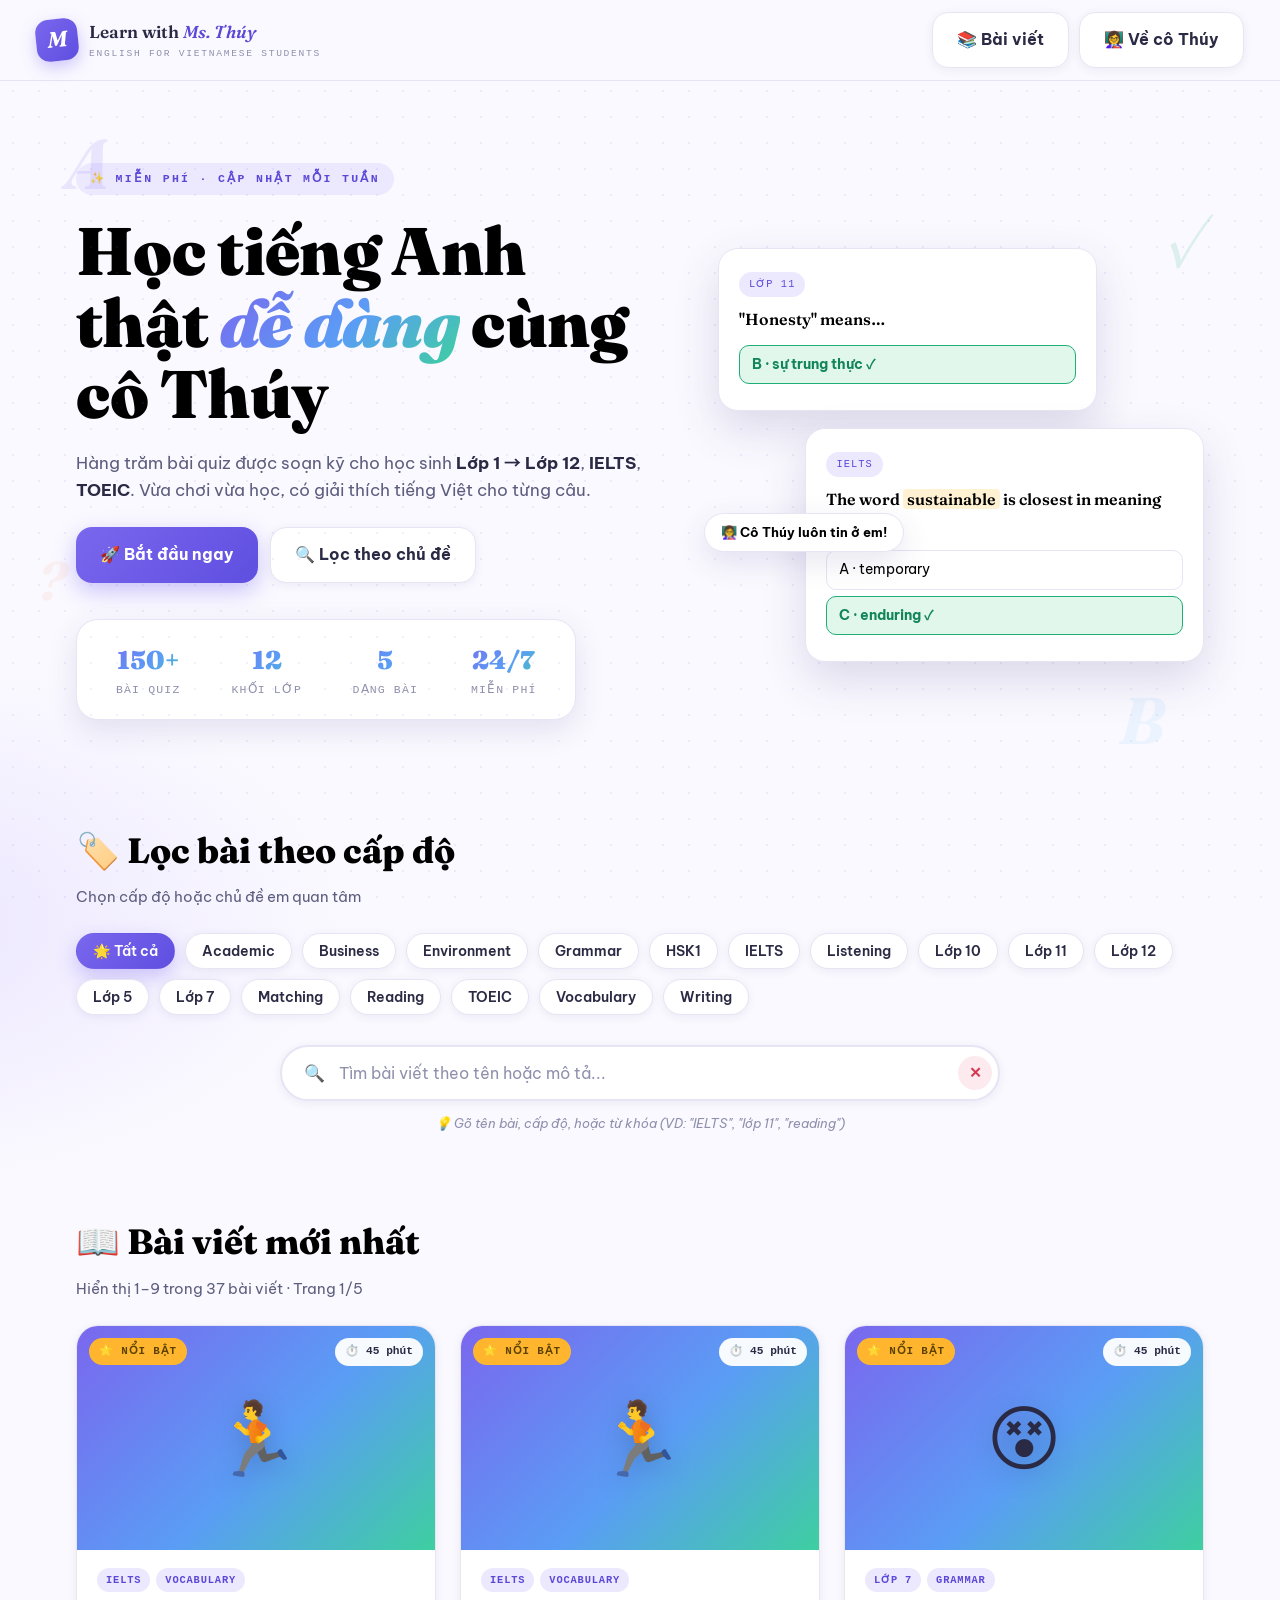
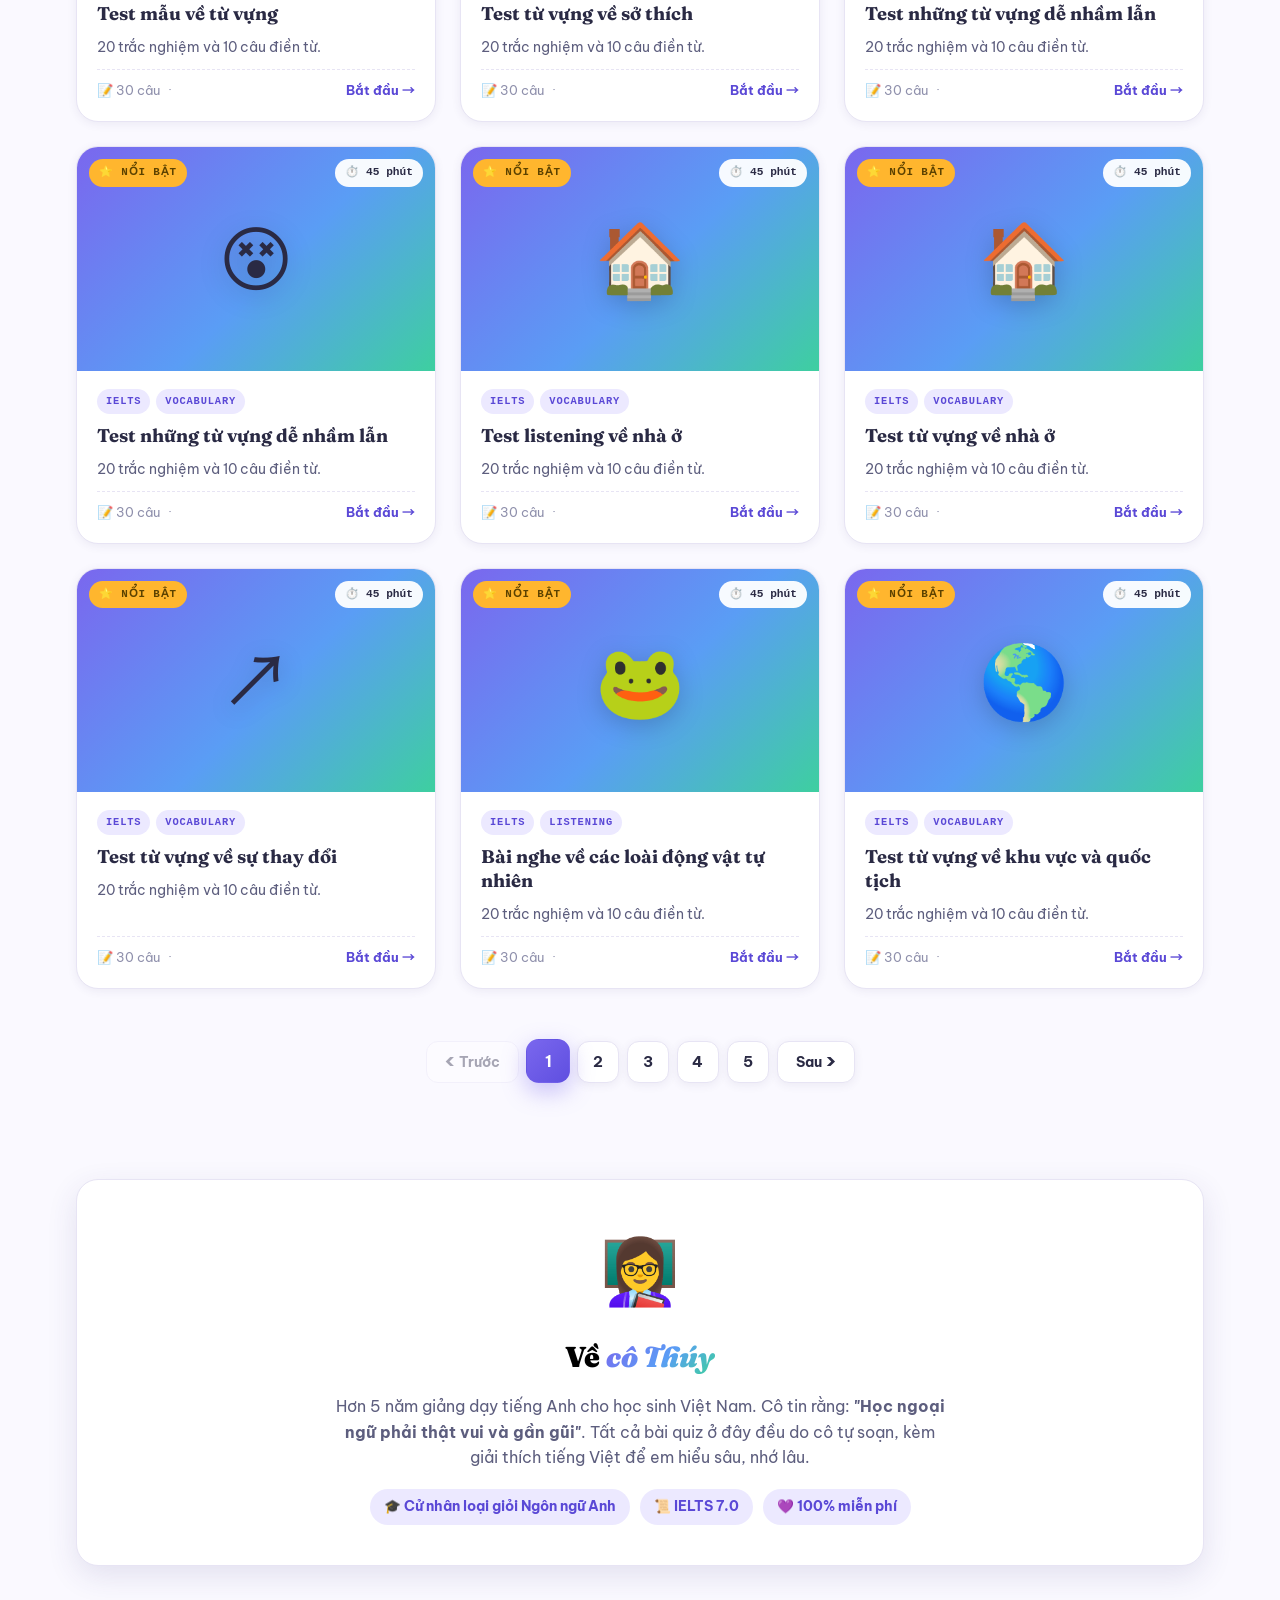
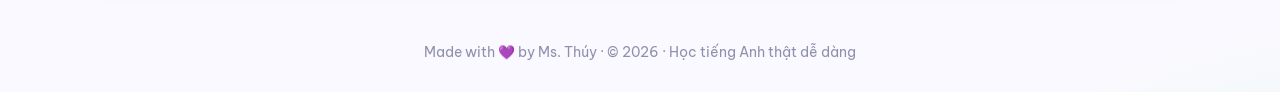
==== commit 4b819f2d: "Update index.html" ====
--- a/index.html
+++ b/index.html
@@ -9,6 +9,8 @@
 <link rel="preconnect" href="https://fonts.gstatic.com" crossorigin>
 <link href="https://fonts.googleapis.com/css2?family=Be+Vietnam+Pro:ital,wght@0,400;0,500;0,600;0,700;0,800;1,400&family=Fraunces:ital,opsz,wght@0,9..144,500..900;1,9..144,500..900&family=Noto+Sans+SC:wght@400;500;700&family=Noto+Serif+SC:wght@600;700;900&display=swap" rel="stylesheet">
 <link rel="stylesheet" href="styles.css">
+  <link rel="stylesheet" href="styles.css">
+<link rel="stylesheet" href="css/quiz-types.css">  <!-- 🆕 -->
 </head>
 <body class="home">
   <div class="bg-dots"></div>
@@ -112,7 +114,7 @@
   <footer class="foot">
     Made with 💜 by Ms. Thúy · © 2026 · Học tiếng Anh thật dễ dàng
   </footer>
-
+<script src="js/core.js"></script>
   <script src="app.js"></script>
   <script>
     /* ============================================================
--- a/styles.css
+++ b/styles.css
@@ -791,3 +791,271 @@
   .page-nav span{display:none}  /* Ẩn icon ‹ › trên màn rất nhỏ */
   .page-nav{padding:0 10px;font-size:.8rem}
 }
+/* Quiz Header Sticky */
+.quiz-header {
+  position: sticky;
+  top: 0;
+  z-index: 100;
+  background: rgba(255, 255, 255, 0.95);
+  backdrop-filter: blur(8px);
+  padding: 12px 20px;
+  border-bottom: 1px solid rgba(0,0,0,0.06);
+  margin-bottom: 20px;
+  border-radius: 0 0 16px 16px;
+  box-shadow: 0 4px 12px rgba(0,0,0,0.03);
+}
+
+.quiz-header-top {
+  display: flex;
+  justify-content: space-between;
+  align-items: center;
+  margin-bottom: 8px;
+  font-family: var(--font-mono, monospace);
+  font-size: 0.9rem;
+}
+
+.timer-pill {
+  background: #f0f0f5;
+  padding: 6px 12px;
+  border-radius: 20px;
+  font-weight: 700;
+  color: #5d5e7e;
+  display: flex;
+  align-items: center;
+  gap: 6px;
+  transition: all 0.3s ease;
+}
+.timer-pill.danger {
+  background: #ffe5e5;
+  color: #d32f2f;
+  animation: pulse 1s infinite;
+}
+
+.question-counter {
+  color: var(--ink-soft);
+  font-weight: 600;
+}
+
+.score-pill {
+  background: var(--primary-soft);
+  color: var(--primary-deep);
+  padding: 6px 14px;
+  border-radius: 20px;
+  font-weight: 700;
+  transition: transform 0.2s;
+}
+.score-pill.bump {
+  animation: bump 0.3s ease-out;
+}
+
+/* Progress Bar */
+.progress-bar-bg {
+  width: 100%;
+  height: 6px;
+  background: #eef0f5;
+  border-radius: 3px;
+  overflow: hidden;
+}
+.progress-bar-fill {
+  height: 100%;
+  background: linear-gradient(90deg, #7a67ee, #3ecfa0);
+  width: 0%;
+  transition: width 0.4s cubic-bezier(0.4, 0, 0.2, 1);
+  border-radius: 3px;
+}
+
+@keyframes pulse {
+  0%, 100% { transform: scale(1); }
+  50% { transform: scale(1.05); }
+}
+@keyframes bump {
+  0% { transform: scale(1); }
+  50% { transform: scale(1.15); }
+  100% { transform: scale(1); }
+}
+/* ============================================================
+   TYPE-IN — Gõ đáp án (phong cách riêng, viền gradient)
+   ============================================================ */
+.typein-wrap {
+  position: relative;
+  padding: 22px;
+  background: linear-gradient(135deg, #fff7f0 0%, #fff 60%);
+  border-radius: 18px;
+  margin-top: 8px;
+  overflow: hidden;
+}
+
+/* Viền gradient (hiệu ứng ánh sáng viền) */
+.typein-wrap::before {
+  content: '';
+  position: absolute;
+  inset: 0;
+  border-radius: 18px;
+  padding: 2px;
+  background: linear-gradient(135deg, #ff8b6a, #ffb347, #ffd86b);
+  -webkit-mask:
+    linear-gradient(#fff 0 0) content-box,
+    linear-gradient(#fff 0 0);
+  -webkit-mask-composite: xor;
+  mask-composite: exclude;
+  opacity: 0.55;
+  transition: opacity 0.3s ease;
+  pointer-events: none;
+}
+
+.typein-wrap:focus-within::before {
+  opacity: 1;
+  animation: typein-border-glow 2.5s ease-in-out infinite;
+}
+
+@keyframes typein-border-glow {
+  0%, 100% { filter: hue-rotate(0deg) brightness(1); }
+  50%      { filter: hue-rotate(15deg) brightness(1.15); }
+}
+
+/* Nhãn "Gõ đáp án" nhỏ góc trên */
+.typein-wrap::after {
+  content: '⌨️ Gõ đáp án';
+  position: absolute;
+  top: 10px;
+  right: 14px;
+  font-size: 0.72rem;
+  font-weight: 600;
+  letter-spacing: 0.5px;
+  color: #ff8b6a;
+  background: rgba(255, 139, 106, 0.08);
+  padding: 3px 10px;
+  border-radius: 20px;
+  font-family: 'Space Mono', monospace;
+}
+
+/* Input type-in */
+.typein-input {
+  width: 100%;
+  padding: 14px 18px;
+  font-size: 1.05rem;
+  font-family: var(--font-sans);
+  background: #fff;
+  border: 2px solid #ffe4d6;
+  border-radius: 12px;
+  color: var(--ink);
+  outline: none;
+  transition: all 0.25s ease;
+  box-shadow: inset 0 2px 4px rgba(255, 139, 106, 0.05);
+}
+
+.typein-input::placeholder {
+  color: #c9b5a8;
+  font-style: italic;
+}
+
+.typein-input:hover {
+  border-color: #ffc9ad;
+}
+
+.typein-input:focus {
+  border-color: #ff8b6a;
+  background: #fffdfb;
+  box-shadow:
+    0 0 0 4px rgba(255, 139, 106, 0.12),
+    inset 0 2px 4px rgba(255, 139, 106, 0.05);
+}
+
+/* Input đúng/sai */
+.typein-input.correct {
+  border-color: #3ecfa0;
+  background: #f0fdf7;
+  color: #047857;
+  font-weight: 600;
+}
+
+.typein-input.wrong {
+  border-color: #ff7b7b;
+  background: #fff5f5;
+  color: #b91c1c;
+  text-decoration: line-through;
+  text-decoration-color: rgba(185, 28, 28, 0.4);
+}
+
+/* Nút Kiểm tra */
+.typein-wrap #typeinCheck {
+  background: linear-gradient(135deg, #ff8b6a 0%, #ffb347 100%);
+  color: white;
+  border: none;
+  padding: 11px 26px;
+  border-radius: 10px;
+  font-weight: 600;
+  letter-spacing: 0.3px;
+  box-shadow:
+    0 4px 12px rgba(255, 139, 106, 0.25),
+    inset 0 1px 0 rgba(255, 255, 255, 0.25);
+  transition: all 0.2s ease;
+}
+
+.typein-wrap #typeinCheck:hover:not(:disabled) {
+  transform: translateY(-1px);
+  box-shadow:
+    0 6px 16px rgba(255, 139, 106, 0.35),
+    inset 0 1px 0 rgba(255, 255, 255, 0.3);
+}
+
+.typein-wrap #typeinCheck:active:not(:disabled) {
+  transform: translateY(0);
+}
+
+.typein-wrap #typeinCheck:disabled {
+  opacity: 0.55;
+  cursor: not-allowed;
+}
+
+/* Hint text */
+.typein-wrap .fill-hint {
+  color: #8c7668;
+  font-size: 0.88rem;
+  margin-top: 4px;
+}
+
+/* Đáp án đúng hiển thị khi sai */
+.typein-wrap .fill-show {
+  margin-top: 12px;
+  padding: 10px 14px;
+  background: linear-gradient(90deg, #f0fdf7, #fff);
+  border-left: 3px solid #3ecfa0;
+  border-radius: 8px;
+  color: #047857;
+  font-size: 0.95rem;
+  animation: slideInFill 0.3s ease;
+}
+
+@keyframes slideInFill {
+  from { opacity: 0; transform: translateY(-6px); }
+  to   { opacity: 1; transform: translateY(0); }
+}
+
+/* === Listening sub-type-in (gọn hơn) === */
+.sub-typein-input {
+  border-color: #ffe4d6;
+}
+
+.sub-typein-input:focus {
+  border-color: #ff8b6a;
+  box-shadow: 0 0 0 3px rgba(255, 139, 106, 0.12);
+}
+
+/* Dark mode (nếu bạn có hỗ trợ) */
+@media (prefers-color-scheme: dark) {
+  .typein-wrap {
+    background: linear-gradient(135deg, #2a2218 0%, #1e1e2a 60%);
+  }
+  .typein-input {
+    background: #2a2a38;
+    border-color: #5a4a3a;
+    color: #f5e8d8;
+  }
+  .typein-input::placeholder { color: #8a7a6a; }
+  .typein-input:focus {
+    background: #302a20;
+    border-color: #ff8b6a;
+    color: #ffe8d8;
+  }
+}
--- a/styles.css
+++ b/styles.css
@@ -791,3 +791,271 @@
   .page-nav span{display:none}  /* Ẩn icon ‹ › trên màn rất nhỏ */
   .page-nav{padding:0 10px;font-size:.8rem}
 }
+/* Quiz Header Sticky */
+.quiz-header {
+  position: sticky;
+  top: 0;
+  z-index: 100;
+  background: rgba(255, 255, 255, 0.95);
+  backdrop-filter: blur(8px);
+  padding: 12px 20px;
+  border-bottom: 1px solid rgba(0,0,0,0.06);
+  margin-bottom: 20px;
+  border-radius: 0 0 16px 16px;
+  box-shadow: 0 4px 12px rgba(0,0,0,0.03);
+}
+
+.quiz-header-top {
+  display: flex;
+  justify-content: space-between;
+  align-items: center;
+  margin-bottom: 8px;
+  font-family: var(--font-mono, monospace);
+  font-size: 0.9rem;
+}
+
+.timer-pill {
+  background: #f0f0f5;
+  padding: 6px 12px;
+  border-radius: 20px;
+  font-weight: 700;
+  color: #5d5e7e;
+  display: flex;
+  align-items: center;
+  gap: 6px;
+  transition: all 0.3s ease;
+}
+.timer-pill.danger {
+  background: #ffe5e5;
+  color: #d32f2f;
+  animation: pulse 1s infinite;
+}
+
+.question-counter {
+  color: var(--ink-soft);
+  font-weight: 600;
+}
+
+.score-pill {
+  background: var(--primary-soft);
+  color: var(--primary-deep);
+  padding: 6px 14px;
+  border-radius: 20px;
+  font-weight: 700;
+  transition: transform 0.2s;
+}
+.score-pill.bump {
+  animation: bump 0.3s ease-out;
+}
+
+/* Progress Bar */
+.progress-bar-bg {
+  width: 100%;
+  height: 6px;
+  background: #eef0f5;
+  border-radius: 3px;
+  overflow: hidden;
+}
+.progress-bar-fill {
+  height: 100%;
+  background: linear-gradient(90deg, #7a67ee, #3ecfa0);
+  width: 0%;
+  transition: width 0.4s cubic-bezier(0.4, 0, 0.2, 1);
+  border-radius: 3px;
+}
+
+@keyframes pulse {
+  0%, 100% { transform: scale(1); }
+  50% { transform: scale(1.05); }
+}
+@keyframes bump {
+  0% { transform: scale(1); }
+  50% { transform: scale(1.15); }
+  100% { transform: scale(1); }
+}
+/* ============================================================
+   TYPE-IN — Gõ đáp án (phong cách riêng, viền gradient)
+   ============================================================ */
+.typein-wrap {
+  position: relative;
+  padding: 22px;
+  background: linear-gradient(135deg, #fff7f0 0%, #fff 60%);
+  border-radius: 18px;
+  margin-top: 8px;
+  overflow: hidden;
+}
+
+/* Viền gradient (hiệu ứng ánh sáng viền) */
+.typein-wrap::before {
+  content: '';
+  position: absolute;
+  inset: 0;
+  border-radius: 18px;
+  padding: 2px;
+  background: linear-gradient(135deg, #ff8b6a, #ffb347, #ffd86b);
+  -webkit-mask:
+    linear-gradient(#fff 0 0) content-box,
+    linear-gradient(#fff 0 0);
+  -webkit-mask-composite: xor;
+  mask-composite: exclude;
+  opacity: 0.55;
+  transition: opacity 0.3s ease;
+  pointer-events: none;
+}
+
+.typein-wrap:focus-within::before {
+  opacity: 1;
+  animation: typein-border-glow 2.5s ease-in-out infinite;
+}
+
+@keyframes typein-border-glow {
+  0%, 100% { filter: hue-rotate(0deg) brightness(1); }
+  50%      { filter: hue-rotate(15deg) brightness(1.15); }
+}
+
+/* Nhãn "Gõ đáp án" nhỏ góc trên */
+.typein-wrap::after {
+  content: '⌨️ Gõ đáp án';
+  position: absolute;
+  top: 10px;
+  right: 14px;
+  font-size: 0.72rem;
+  font-weight: 600;
+  letter-spacing: 0.5px;
+  color: #ff8b6a;
+  background: rgba(255, 139, 106, 0.08);
+  padding: 3px 10px;
+  border-radius: 20px;
+  font-family: 'Space Mono', monospace;
+}
+
+/* Input type-in */
+.typein-input {
+  width: 100%;
+  padding: 14px 18px;
+  font-size: 1.05rem;
+  font-family: var(--font-sans);
+  background: #fff;
+  border: 2px solid #ffe4d6;
+  border-radius: 12px;
+  color: var(--ink);
+  outline: none;
+  transition: all 0.25s ease;
+  box-shadow: inset 0 2px 4px rgba(255, 139, 106, 0.05);
+}
+
+.typein-input::placeholder {
+  color: #c9b5a8;
+  font-style: italic;
+}
+
+.typein-input:hover {
+  border-color: #ffc9ad;
+}
+
+.typein-input:focus {
+  border-color: #ff8b6a;
+  background: #fffdfb;
+  box-shadow:
+    0 0 0 4px rgba(255, 139, 106, 0.12),
+    inset 0 2px 4px rgba(255, 139, 106, 0.05);
+}
+
+/* Input đúng/sai */
+.typein-input.correct {
+  border-color: #3ecfa0;
+  background: #f0fdf7;
+  color: #047857;
+  font-weight: 600;
+}
+
+.typein-input.wrong {
+  border-color: #ff7b7b;
+  background: #fff5f5;
+  color: #b91c1c;
+  text-decoration: line-through;
+  text-decoration-color: rgba(185, 28, 28, 0.4);
+}
+
+/* Nút Kiểm tra */
+.typein-wrap #typeinCheck {
+  background: linear-gradient(135deg, #ff8b6a 0%, #ffb347 100%);
+  color: white;
+  border: none;
+  padding: 11px 26px;
+  border-radius: 10px;
+  font-weight: 600;
+  letter-spacing: 0.3px;
+  box-shadow:
+    0 4px 12px rgba(255, 139, 106, 0.25),
+    inset 0 1px 0 rgba(255, 255, 255, 0.25);
+  transition: all 0.2s ease;
+}
+
+.typein-wrap #typeinCheck:hover:not(:disabled) {
+  transform: translateY(-1px);
+  box-shadow:
+    0 6px 16px rgba(255, 139, 106, 0.35),
+    inset 0 1px 0 rgba(255, 255, 255, 0.3);
+}
+
+.typein-wrap #typeinCheck:active:not(:disabled) {
+  transform: translateY(0);
+}
+
+.typein-wrap #typeinCheck:disabled {
+  opacity: 0.55;
+  cursor: not-allowed;
+}
+
+/* Hint text */
+.typein-wrap .fill-hint {
+  color: #8c7668;
+  font-size: 0.88rem;
+  margin-top: 4px;
+}
+
+/* Đáp án đúng hiển thị khi sai */
+.typein-wrap .fill-show {
+  margin-top: 12px;
+  padding: 10px 14px;
+  background: linear-gradient(90deg, #f0fdf7, #fff);
+  border-left: 3px solid #3ecfa0;
+  border-radius: 8px;
+  color: #047857;
+  font-size: 0.95rem;
+  animation: slideInFill 0.3s ease;
+}
+
+@keyframes slideInFill {
+  from { opacity: 0; transform: translateY(-6px); }
+  to   { opacity: 1; transform: translateY(0); }
+}
+
+/* === Listening sub-type-in (gọn hơn) === */
+.sub-typein-input {
+  border-color: #ffe4d6;
+}
+
+.sub-typein-input:focus {
+  border-color: #ff8b6a;
+  box-shadow: 0 0 0 3px rgba(255, 139, 106, 0.12);
+}
+
+/* Dark mode (nếu bạn có hỗ trợ) */
+@media (prefers-color-scheme: dark) {
+  .typein-wrap {
+    background: linear-gradient(135deg, #2a2218 0%, #1e1e2a 60%);
+  }
+  .typein-input {
+    background: #2a2a38;
+    border-color: #5a4a3a;
+    color: #f5e8d8;
+  }
+  .typein-input::placeholder { color: #8a7a6a; }
+  .typein-input:focus {
+    background: #302a20;
+    border-color: #ff8b6a;
+    color: #ffe8d8;
+  }
+}
